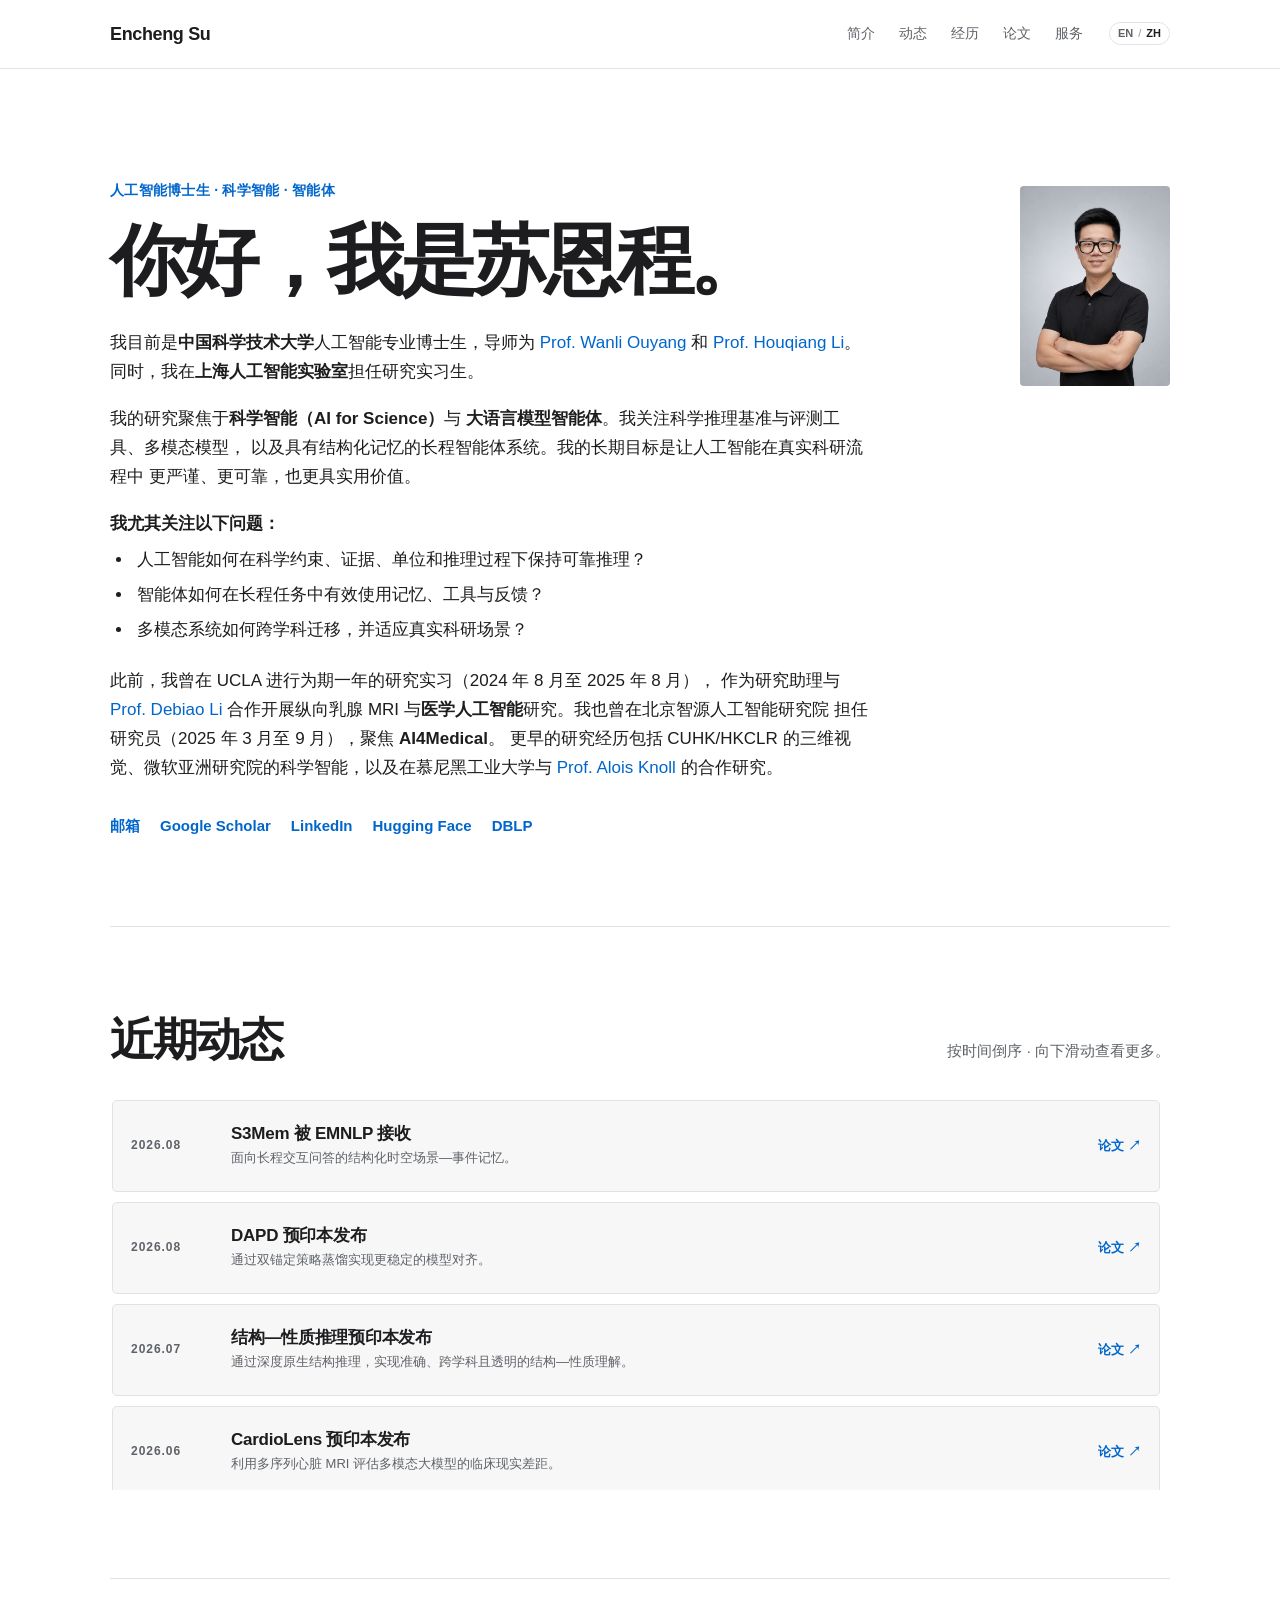
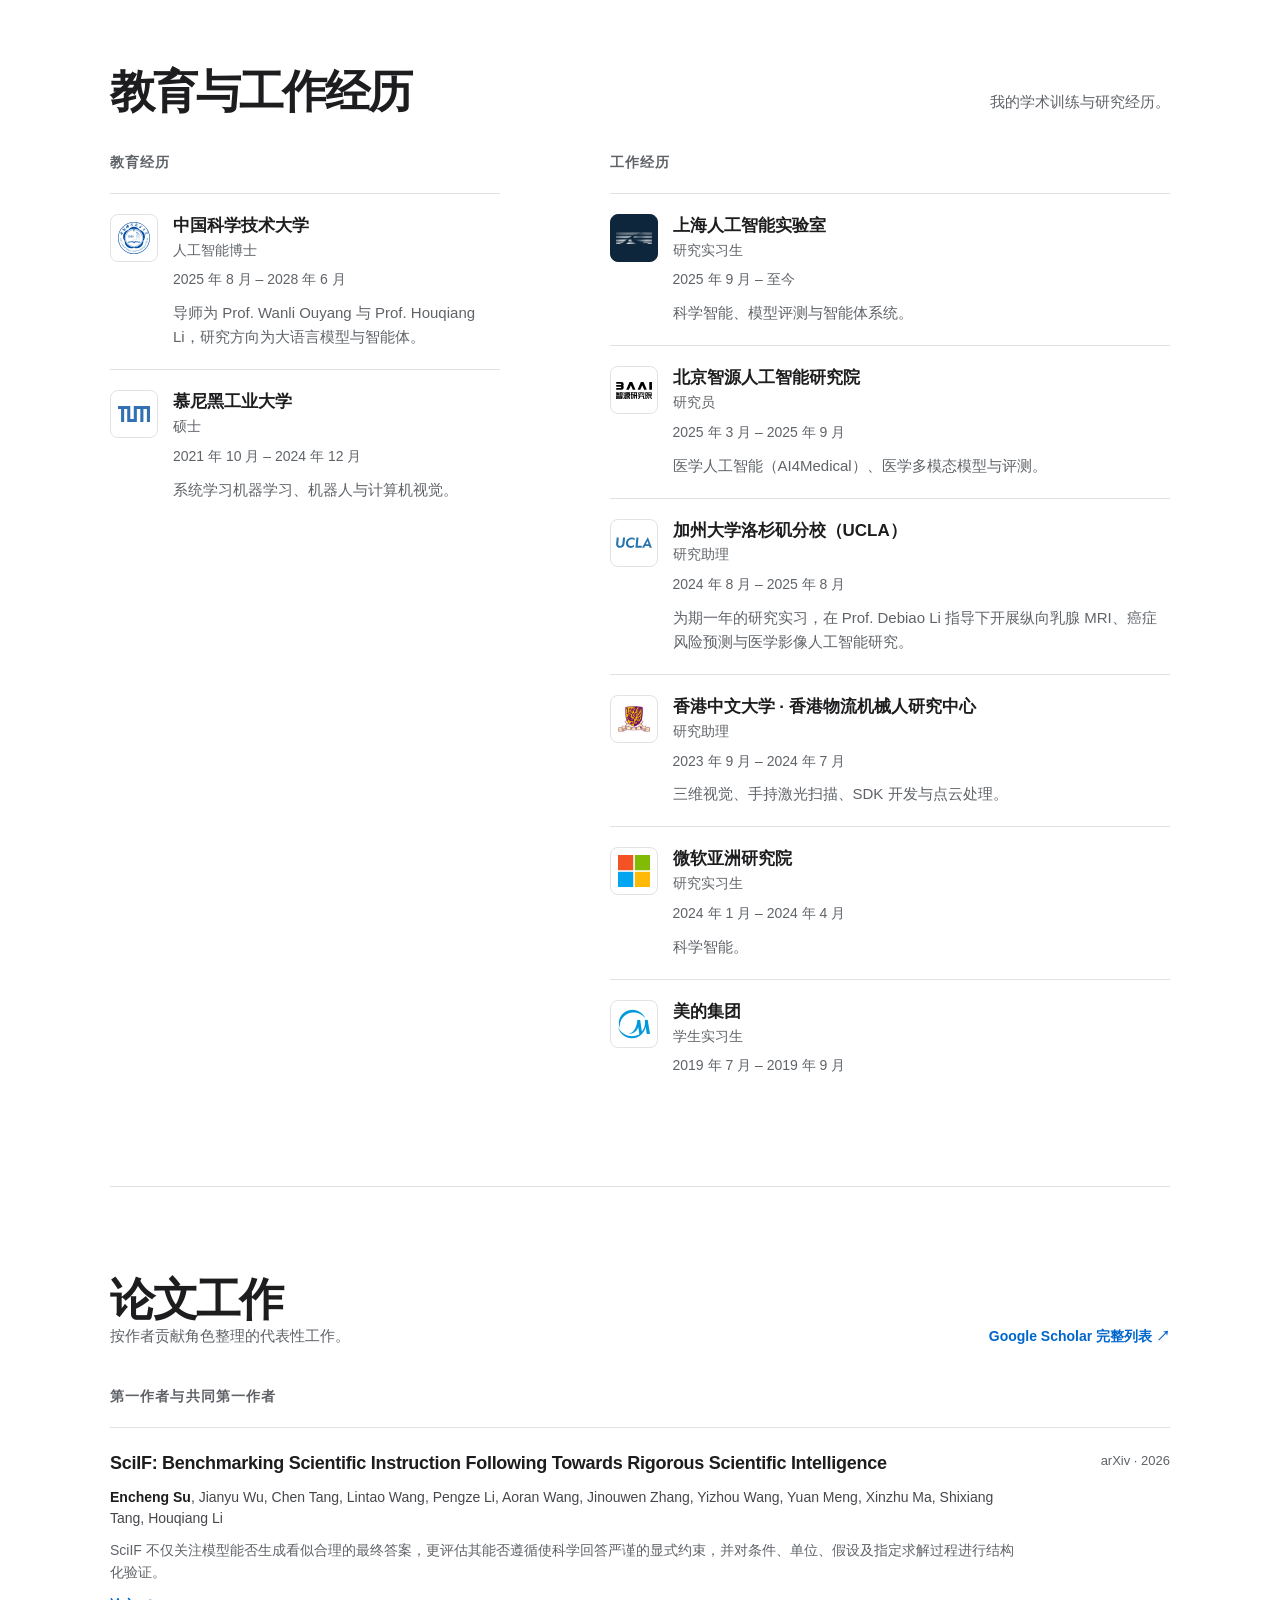
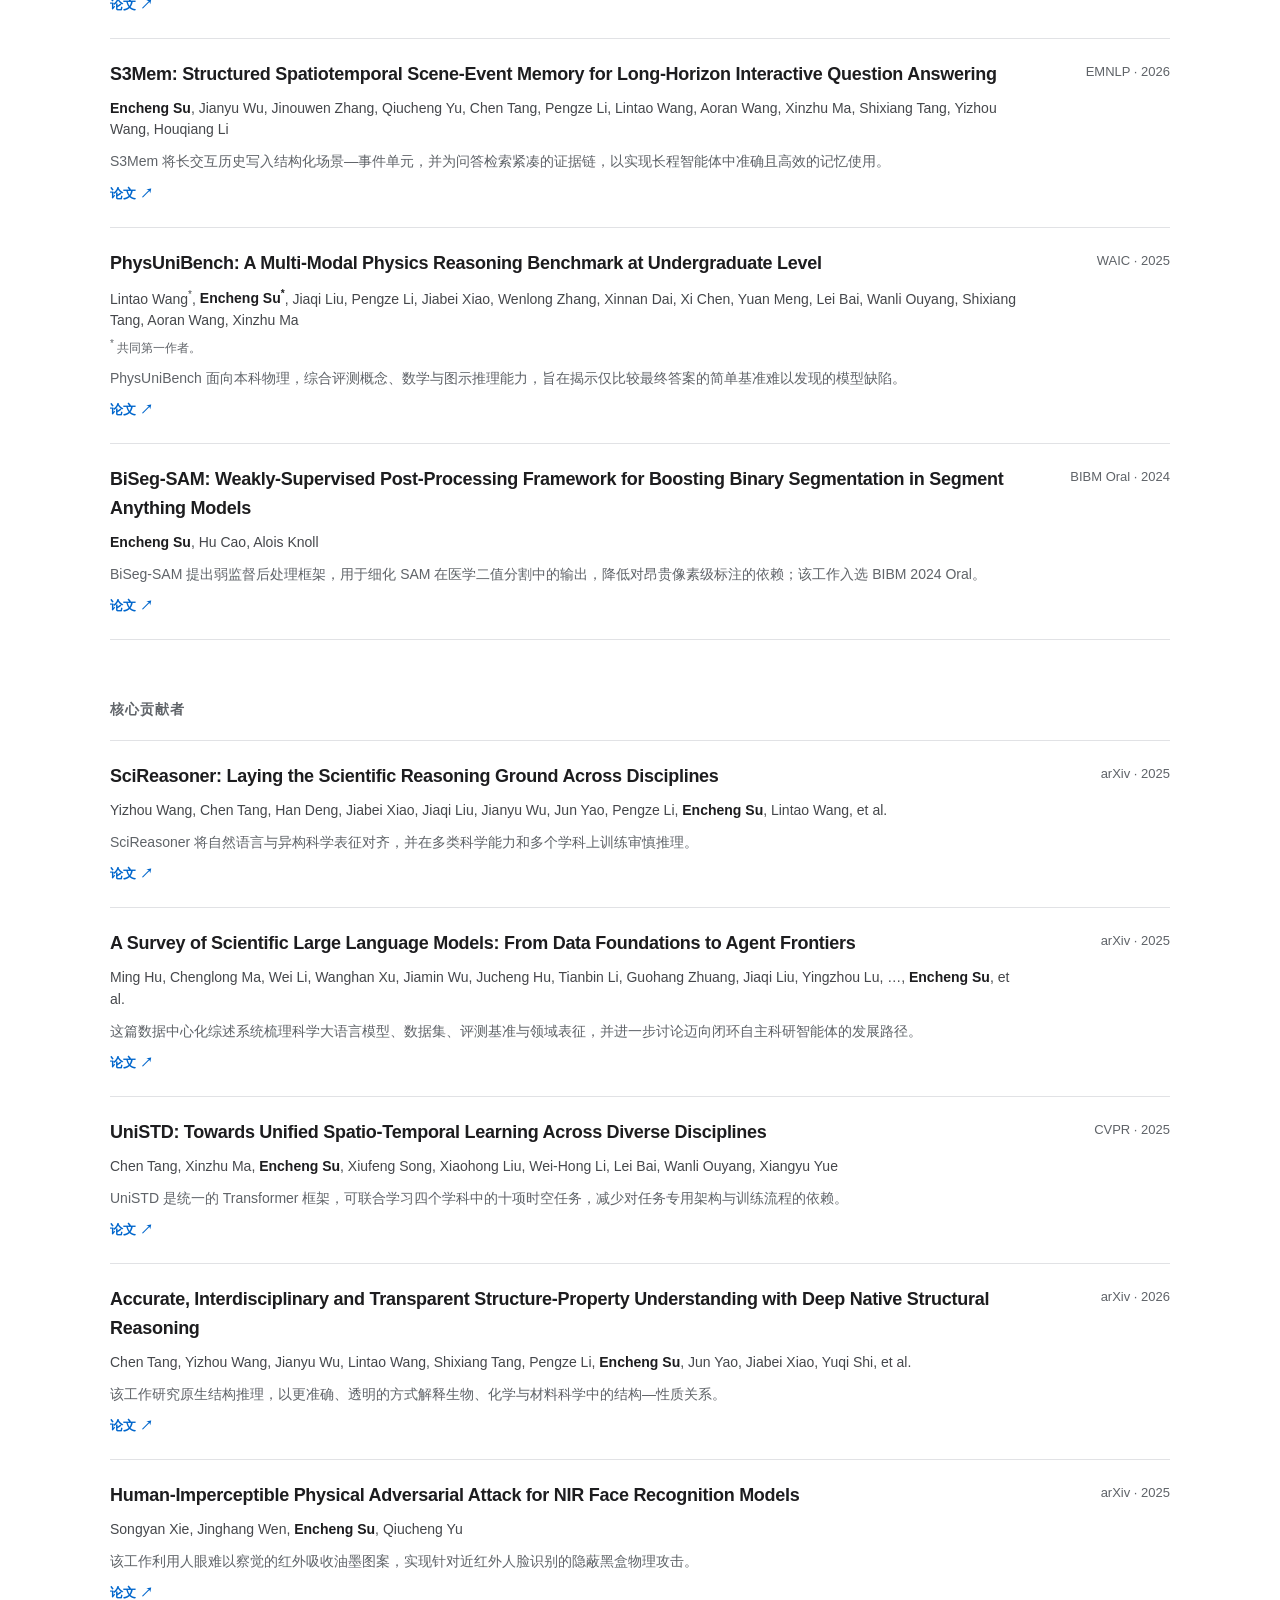
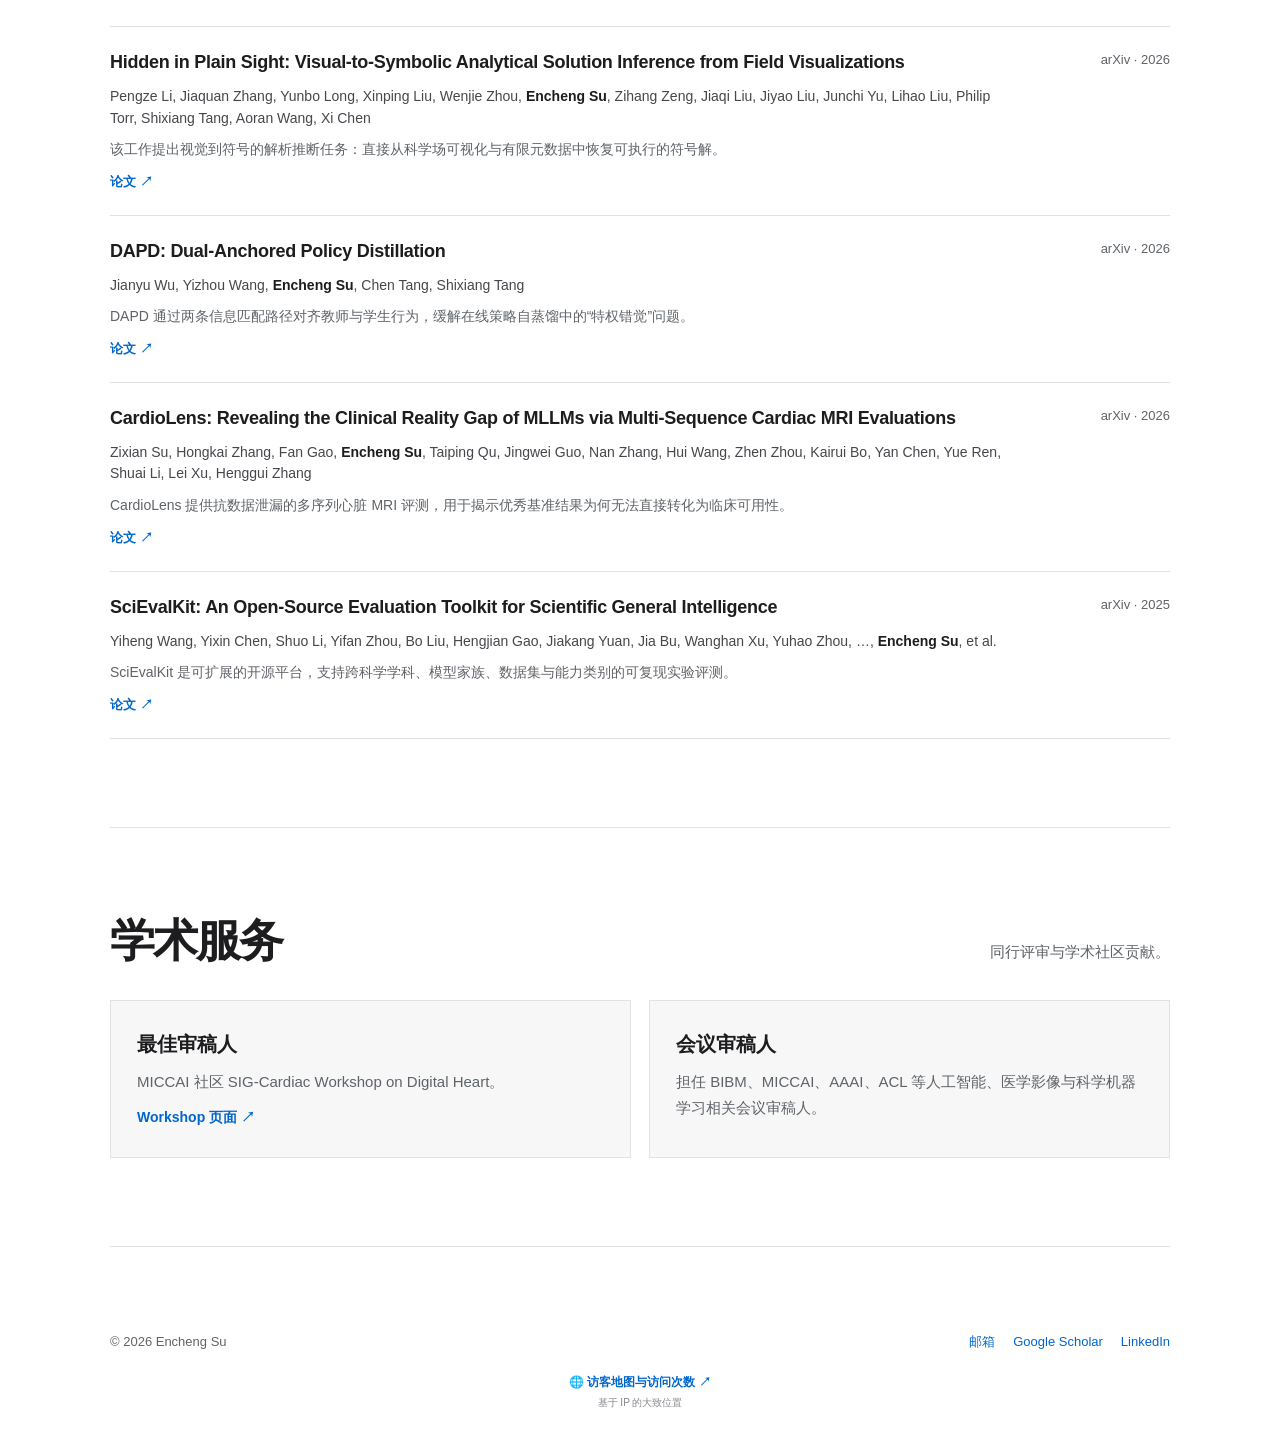
==== zh.html @ bd1d3ccf "Add English and Chinese language switch" ====
<!doctype html>
<html lang="zh-CN">
  <head>
    <meta charset="UTF-8" />
    <meta name="viewport" content="width=device-width, initial-scale=1.0" />
    <meta name="description" content="苏恩程，中国科学技术大学人工智能博士生，研究方向包括科学智能、科学推理、多模态模型与大语言模型智能体。" />
    <meta name="author" content="Encheng Su" />
    <meta name="robots" content="index, follow" />
    <link rel="canonical" href="https://enchengsu.cc/zh.html" />
    <link rel="alternate" hreflang="en" href="https://enchengsu.cc/" />
    <link rel="alternate" hreflang="zh-CN" href="https://enchengsu.cc/zh.html" />
    <link rel="alternate" hreflang="x-default" href="https://enchengsu.cc/" />
    <meta property="og:type" content="profile" />
    <meta property="og:site_name" content="Encheng Su" />
    <meta property="og:title" content="苏恩程 · 科学智能与智能体" />
    <meta property="og:description" content="中国科学技术大学人工智能博士生，研究科学推理、多模态模型与大语言模型智能体。" />
    <meta property="og:url" content="https://enchengsu.cc/zh.html" />
    <meta property="og:image" content="https://enchengsu.cc/headshot.png" />
    <meta name="twitter:card" content="summary" />
    <meta name="twitter:title" content="苏恩程 · 科学智能与智能体" />
    <meta name="twitter:description" content="中国科学技术大学人工智能博士生，研究科学推理、多模态模型与大语言模型智能体。" />
    <meta name="twitter:image" content="https://enchengsu.cc/headshot.png" />
    <title>苏恩程 · 科学智能与智能体</title>
    <link rel="stylesheet" href="styles.css" />
    <script type="application/ld+json">
      {
        "@context": "https://schema.org",
        "@type": "ProfilePage",
        "url": "https://enchengsu.cc/zh.html",
        "mainEntity": {
          "@type": "Person",
          "name": "Encheng Su",
          "url": "https://enchengsu.cc/",
          "image": "https://enchengsu.cc/headshot.png",
          "email": "mailto:suencgo@gmail.com",
          "jobTitle": "PhD Researcher in Artificial Intelligence",
          "affiliation": [
            {
              "@type": "CollegeOrUniversity",
              "name": "University of Science and Technology of China"
            },
            {
              "@type": "Organization",
              "name": "Shanghai AI Laboratory"
            }
          ],
          "sameAs": [
            "https://scholar.google.com/citations?user=S51FWNsAAAAJ&hl=en",
            "https://cn.linkedin.com/in/encheng-su-317043224",
            "https://huggingface.co/EncSU",
            "https://dblp.org/pid/396/3816.html"
          ]
        }
      }
    </script>
  </head>
  <body>
    <header class="site-header">
      <div class="header-inner">
        <a class="site-name" href="#about">Encheng Su</a>
        <nav aria-label="Primary navigation">
          <a href="#about">简介</a>
          <a href="#news">动态</a>
          <a href="#experience">经历</a>
          <a href="#publications">论文</a>
          <a href="#service">服务</a>
          <span class="language-switcher" aria-label="Language">
            <a href="index.html" lang="en">EN</a>
            <span aria-hidden="true">/</span>
            <a href="zh.html" lang="zh-CN" aria-current="page">ZH</a>
          </span>
        </nav>
      </div>
    </header>

    <main>
      <section class="intro" id="about">
        <div class="intro-copy">
          <p class="kicker">人工智能博士生 · 科学智能 · 智能体</p>
          <h1>你好，我是苏恩程。</h1>

          <p>
            我目前是<strong>中国科学技术大学</strong>人工智能专业博士生，导师为
            <a href="https://wlouyang.github.io/" target="_blank" rel="noreferrer">Prof. Wanli Ouyang</a>
            和 <a href="https://faculty.ustc.edu.cn/lihouqiang/zh_CN/index.htm" target="_blank" rel="noreferrer">Prof. Houqiang Li</a>。
            同时，我在<strong>上海人工智能实验室</strong>担任研究实习生。
          </p>

          <p>
            我的研究聚焦于<strong>科学智能（AI for Science）</strong>与
            <strong>大语言模型智能体</strong>。我关注科学推理基准与评测工具、多模态模型，
            以及具有结构化记忆的长程智能体系统。我的长期目标是让人工智能在真实科研流程中
            更严谨、更可靠，也更具实用价值。
          </p>

          <p class="questions-intro">我尤其关注以下问题：</p>
          <ul class="research-questions">
            <li>人工智能如何在科学约束、证据、单位和推理过程下保持可靠推理？</li>
            <li>智能体如何在长程任务中有效使用记忆、工具与反馈？</li>
            <li>多模态系统如何跨学科迁移，并适应真实科研场景？</li>
          </ul>

          <p>
            此前，我曾在 UCLA 进行为期一年的研究实习（2024 年 8 月至 2025 年 8 月），
            作为研究助理与
            <a href="https://samueli.ucla.edu/people/debiao-li/" target="_blank" rel="noreferrer">Prof. Debiao Li</a>
            合作开展纵向乳腺 MRI 与<strong>医学人工智能</strong>研究。我也曾在北京智源人工智能研究院
            担任研究员（2025 年 3 月至 9 月），聚焦 <strong>AI4Medical</strong>。
            更早的研究经历包括 CUHK/HKCLR 的三维视觉、微软亚洲研究院的科学智能，以及在慕尼黑工业大学与
            <a href="https://www.ce.cit.tum.de/en/air/people/prof-dr-ing-habil-alois-knoll/" target="_blank" rel="noreferrer">Prof. Alois Knoll</a>
            的合作研究。
          </p>

          <div class="profile-links" aria-label="Academic profiles and contact">
            <a href="mailto:suencgo@gmail.com">邮箱</a>
            <a href="https://scholar.google.com/citations?user=S51FWNsAAAAJ&hl=en" target="_blank" rel="noreferrer">Google Scholar</a>
            <a href="https://cn.linkedin.com/in/encheng-su-317043224" target="_blank" rel="noreferrer">LinkedIn</a>
            <a href="https://huggingface.co/EncSU" target="_blank" rel="noreferrer">Hugging Face</a>
            <a href="https://dblp.org/pid/396/3816.html" target="_blank" rel="noreferrer">DBLP</a>
          </div>
        </div>

        <figure class="portrait">
          <img src="headshot.png" alt="Portrait of Encheng Su" />
        </figure>
      </section>

      <section id="news">
        <div class="section-heading">
          <h2>近期动态</h2>
          <p>按时间倒序 · 向下滑动查看更多。</p>
        </div>
        <div class="news-list" aria-label="Recent news, ordered from newest to oldest">
          <article>
            <time datetime="2026-08">2026.08</time>
            <div class="news-copy">
              <h3>S3Mem 被 EMNLP 接收</h3>
              <p>面向长程交互问答的结构化时空场景—事件记忆。</p>
            </div>
            <a href="https://arxiv.org/abs/2605.28831" target="_blank" rel="noreferrer">论文 ↗</a>
          </article>
          <article>
            <time datetime="2026-08">2026.08</time>
            <div class="news-copy">
              <h3>DAPD 预印本发布</h3>
              <p>通过双锚定策略蒸馏实现更稳定的模型对齐。</p>
            </div>
            <a href="https://arxiv.org/abs/2608.01735" target="_blank" rel="noreferrer">论文 ↗</a>
          </article>
          <article>
            <time datetime="2026-07">2026.07</time>
            <div class="news-copy">
              <h3>结构—性质推理预印本发布</h3>
              <p>通过深度原生结构推理，实现准确、跨学科且透明的结构—性质理解。</p>
            </div>
            <a href="https://arxiv.org/abs/2607.07708" target="_blank" rel="noreferrer">论文 ↗</a>
          </article>
          <article>
            <time datetime="2026-06">2026.06</time>
            <div class="news-copy">
              <h3>CardioLens 预印本发布</h3>
              <p>利用多序列心脏 MRI 评估多模态大模型的临床现实差距。</p>
            </div>
            <a href="https://arxiv.org/abs/2606.00123" target="_blank" rel="noreferrer">论文 ↗</a>
          </article>
          <article>
            <time datetime="2026-04">2026.04</time>
            <div class="news-copy">
              <h3>Hidden in Plain Sight 发布</h3>
              <p>从科学场可视化中推断视觉到符号的解析解。</p>
            </div>
            <a href="https://arxiv.org/abs/2604.08863" target="_blank" rel="noreferrer">论文 ↗</a>
          </article>
          <article>
            <time datetime="2026-01">2026.01</time>
            <div class="news-copy">
              <h3>SciIF 预印本发布</h3>
              <p>面向严谨科学指令遵循的评测基准。</p>
            </div>
            <a href="https://arxiv.org/abs/2601.04770" target="_blank" rel="noreferrer">论文 ↗</a>
          </article>
          <article>
            <time datetime="2025-12">2025.12</time>
            <div class="news-copy">
              <h3>SciEvalKit 发布</h3>
              <p>面向科学通用智能的开源评测工具箱。</p>
            </div>
            <a href="https://arxiv.org/abs/2512.22334" target="_blank" rel="noreferrer">论文 ↗</a>
          </article>
          <article>
            <time datetime="2025-09">2025.09</time>
            <div class="news-copy">
              <h3>SciReasoner 预印本发布</h3>
              <p>面向多学科、多种科学表征的科学推理基础模型。</p>
            </div>
            <a href="https://arxiv.org/abs/2509.21320" target="_blank" rel="noreferrer">论文 ↗</a>
          </article>
          <article>
            <time datetime="2025-08">2025.08</time>
            <div class="news-copy">
              <h3>科学大语言模型综述发布</h3>
              <p>从数据基础、模型到智能体前沿的数据中心化综述。</p>
            </div>
            <a href="https://arxiv.org/abs/2508.21148" target="_blank" rel="noreferrer">论文 ↗</a>
          </article>
          <article>
            <time datetime="2025-06">2025.06</time>
            <div class="news-copy">
              <h3>PhysUniBench 发布</h3>
              <p>面向本科层次的多模态物理推理基准现已发布。</p>
            </div>
            <a href="https://arxiv.org/abs/2506.17667" target="_blank" rel="noreferrer">论文 ↗</a>
          </article>
          <article>
            <time datetime="2025-04">2025.04</time>
            <div class="news-copy">
              <h3>NIR 物理对抗攻击预印本发布</h3>
              <p>面向近红外人脸识别模型的人眼不可感知物理攻击。</p>
            </div>
            <a href="https://arxiv.org/abs/2504.15823" target="_blank" rel="noreferrer">论文 ↗</a>
          </article>
          <article>
            <time datetime="2025-02">2025.02</time>
            <div class="news-copy">
              <h3>UniSTD 被 CVPR 2025 接收</h3>
              <p>统一四个科学领域、十项任务的时空学习。</p>
            </div>
            <a href="https://openaccess.thecvf.com/content/CVPR2025/html/Tang_UniSTD_Towards_Unified_Spatio-Temporal_Learning_across_Diverse_Disciplines_CVPR_2025_paper.html" target="_blank" rel="noreferrer">论文 ↗</a>
          </article>
          <article>
            <time datetime="2024-12">2024.12</time>
            <div class="news-copy">
              <h3>BiSeg-SAM 入选 BIBM Oral</h3>
              <p>基于 SAM 的医学二值分割弱监督后处理方法。</p>
            </div>
            <a href="https://arxiv.org/abs/2504.01452" target="_blank" rel="noreferrer">论文 ↗</a>
          </article>
        </div>
      </section>

      <section id="experience">
        <div class="section-heading">
          <h2>教育与工作经历</h2>
          <p>我的学术训练与研究经历。</p>
        </div>

        <div class="cv-columns">
          <div>
            <h3 class="group-title">教育经历</h3>
            <article class="cv-item">
              <img class="institution-icon" src="institution-ustc.svg" alt="USTC logo" loading="lazy" />
              <div class="cv-item-content">
                <div class="cv-item-heading"><strong>中国科学技术大学</strong><span>人工智能博士</span></div>
                <time>2025 年 8 月 – 2028 年 6 月</time>
                <p>导师为 Prof. Wanli Ouyang 与 Prof. Houqiang Li，研究方向为大语言模型与智能体。</p>
              </div>
            </article>
            <article class="cv-item">
              <img class="institution-icon" src="institution-tum.svg" alt="TUM logo" loading="lazy" />
              <div class="cv-item-content">
                <div class="cv-item-heading"><strong>慕尼黑工业大学</strong><span>硕士</span></div>
                <time>2021 年 10 月 – 2024 年 12 月</time>
                <p>系统学习机器学习、机器人与计算机视觉。</p>
              </div>
            </article>
          </div>

          <div>
            <h3 class="group-title">工作经历</h3>
            <article class="cv-item">
              <img class="institution-icon institution-icon--wide institution-icon--dark" src="institution-shanghai-ai-lab.webp" alt="Shanghai AI Laboratory logo" loading="lazy" />
              <div class="cv-item-content">
                <div class="cv-item-heading"><strong>上海人工智能实验室</strong><span>研究实习生</span></div>
                <time>2025 年 9 月 – 至今</time>
                <p>科学智能、模型评测与智能体系统。</p>
              </div>
            </article>
            <article class="cv-item">
              <img class="institution-icon institution-icon--wide" src="institution-baai.svg" alt="BAAI logo" loading="lazy" />
              <div class="cv-item-content">
                <div class="cv-item-heading"><strong>北京智源人工智能研究院</strong><span>研究员</span></div>
                <time>2025 年 3 月 – 2025 年 9 月</time>
                <p>医学人工智能（AI4Medical）、医学多模态模型与评测。</p>
              </div>
            </article>
            <article class="cv-item">
              <img class="institution-icon institution-icon--wide" src="institution-ucla.svg" alt="UCLA logo" loading="lazy" />
              <div class="cv-item-content">
                <div class="cv-item-heading"><strong>加州大学洛杉矶分校（UCLA）</strong><span>研究助理</span></div>
                <time>2024 年 8 月 – 2025 年 8 月</time>
                <p>为期一年的研究实习，在 Prof. Debiao Li 指导下开展纵向乳腺 MRI、癌症风险预测与医学影像人工智能研究。</p>
              </div>
            </article>
            <article class="cv-item">
              <img class="institution-icon" src="institution-cuhk.png" alt="CUHK logo" loading="lazy" />
              <div class="cv-item-content">
                <div class="cv-item-heading"><strong>香港中文大学 · 香港物流机械人研究中心</strong><span>研究助理</span></div>
                <time>2023 年 9 月 – 2024 年 7 月</time>
                <p>三维视觉、手持激光扫描、SDK 开发与点云处理。</p>
              </div>
            </article>
            <article class="cv-item">
              <img class="institution-icon" src="institution-microsoft.webp" alt="Microsoft logo" loading="lazy" />
              <div class="cv-item-content">
                <div class="cv-item-heading"><strong>微软亚洲研究院</strong><span>研究实习生</span></div>
                <time>2024 年 1 月 – 2024 年 4 月</time>
                <p>科学智能。</p>
              </div>
            </article>
            <article class="cv-item">
              <img class="institution-icon" src="institution-midea.png" alt="Midea logo" loading="lazy" />
              <div class="cv-item-content">
                <div class="cv-item-heading"><strong>美的集团</strong><span>学生实习生</span></div>
                <time>2019 年 7 月 – 2019 年 9 月</time>
              </div>
            </article>
          </div>
        </div>
      </section>

      <section id="publications">
        <div class="section-heading section-heading--with-link">
          <div>
            <h2>论文工作</h2>
            <p>按作者贡献角色整理的代表性工作。</p>
          </div>
          <a href="https://scholar.google.com/citations?user=S51FWNsAAAAJ&hl=en" target="_blank" rel="noreferrer">Google Scholar 完整列表 ↗</a>
        </div>

        <h3 class="group-title">第一作者与共同第一作者</h3>
        <div class="publication-list">
          <article class="publication">
            <div>
              <a class="publication-title" href="https://arxiv.org/abs/2601.04770" target="_blank" rel="noreferrer">SciIF: Benchmarking Scientific Instruction Following Towards Rigorous Scientific Intelligence</a>
              <p class="publication-authors"><strong>Encheng Su</strong>, Jianyu Wu, Chen Tang, Lintao Wang, Pengze Li, Aoran Wang, Jinouwen Zhang, Yizhou Wang, Yuan Meng, Xinzhu Ma, Shixiang Tang, Houqiang Li</p>
              <p class="publication-summary">SciIF 不仅关注模型能否生成看似合理的最终答案，更评估其能否遵循使科学回答严谨的显式约束，并对条件、单位、假设及指定求解过程进行结构化验证。</p>
              <div class="publication-links"><a href="https://arxiv.org/abs/2601.04770" target="_blank" rel="noreferrer">论文 ↗</a></div>
            </div>
            <span>arXiv · 2026</span>
          </article>
          <article class="publication">
            <div>
              <a class="publication-title" href="https://arxiv.org/abs/2605.28831" target="_blank" rel="noreferrer">S3Mem: Structured Spatiotemporal Scene-Event Memory for Long-Horizon Interactive Question Answering</a>
              <p class="publication-authors"><strong>Encheng Su</strong>, Jianyu Wu, Jinouwen Zhang, Qiucheng Yu, Chen Tang, Pengze Li, Lintao Wang, Aoran Wang, Xinzhu Ma, Shixiang Tang, Yizhou Wang, Houqiang Li</p>
              <p class="publication-summary">S3Mem 将长交互历史写入结构化场景—事件单元，并为问答检索紧凑的证据链，以实现长程智能体中准确且高效的记忆使用。</p>
              <div class="publication-links"><a href="https://arxiv.org/abs/2605.28831" target="_blank" rel="noreferrer">论文 ↗</a></div>
            </div>
            <span>EMNLP · 2026</span>
          </article>
          <article class="publication">
            <div>
              <a class="publication-title" href="https://arxiv.org/abs/2506.17667" target="_blank" rel="noreferrer">PhysUniBench: A Multi-Modal Physics Reasoning Benchmark at Undergraduate Level</a>
              <p class="publication-authors">Lintao Wang<sup>*</sup>, <strong>Encheng Su<sup>*</sup></strong>, Jiaqi Liu, Pengze Li, Jiabei Xiao, Wenlong Zhang, Xinnan Dai, Xi Chen, Yuan Meng, Lei Bai, Wanli Ouyang, Shixiang Tang, Aoran Wang, Xinzhu Ma</p>
              <p class="publication-note"><sup>*</sup> 共同第一作者。</p>
              <p class="publication-summary">PhysUniBench 面向本科物理，综合评测概念、数学与图示推理能力，旨在揭示仅比较最终答案的简单基准难以发现的模型缺陷。</p>
              <div class="publication-links"><a href="https://arxiv.org/abs/2506.17667" target="_blank" rel="noreferrer">论文 ↗</a></div>
            </div>
            <span>WAIC · 2025</span>
          </article>
          <article class="publication">
            <div>
              <a class="publication-title" href="https://arxiv.org/abs/2504.01452" target="_blank" rel="noreferrer">BiSeg-SAM: Weakly-Supervised Post-Processing Framework for Boosting Binary Segmentation in Segment Anything Models</a>
              <p class="publication-authors"><strong>Encheng Su</strong>, Hu Cao, Alois Knoll</p>
              <p class="publication-summary">BiSeg-SAM 提出弱监督后处理框架，用于细化 SAM 在医学二值分割中的输出，降低对昂贵像素级标注的依赖；该工作入选 BIBM 2024 Oral。</p>
              <div class="publication-links"><a href="https://arxiv.org/abs/2504.01452" target="_blank" rel="noreferrer">论文 ↗</a></div>
            </div>
            <span>BIBM Oral · 2024</span>
          </article>
        </div>

        <h3 class="group-title group-title--spaced">核心贡献者</h3>
        <div class="publication-list">
          <article class="publication">
            <div>
              <a class="publication-title" href="https://arxiv.org/abs/2509.21320" target="_blank" rel="noreferrer">SciReasoner: Laying the Scientific Reasoning Ground Across Disciplines</a>
              <p class="publication-authors">Yizhou Wang, Chen Tang, Han Deng, Jiabei Xiao, Jiaqi Liu, Jianyu Wu, Jun Yao, Pengze Li, <strong>Encheng Su</strong>, Lintao Wang, et al.</p>
              <p class="publication-summary">SciReasoner 将自然语言与异构科学表征对齐，并在多类科学能力和多个学科上训练审慎推理。</p>
              <div class="publication-links"><a href="https://arxiv.org/abs/2509.21320" target="_blank" rel="noreferrer">论文 ↗</a></div>
            </div>
            <span>arXiv · 2025</span>
          </article>
          <article class="publication">
            <div>
              <a class="publication-title" href="https://arxiv.org/abs/2508.21148" target="_blank" rel="noreferrer">A Survey of Scientific Large Language Models: From Data Foundations to Agent Frontiers</a>
              <p class="publication-authors">Ming Hu, Chenglong Ma, Wei Li, Wanghan Xu, Jiamin Wu, Jucheng Hu, Tianbin Li, Guohang Zhuang, Jiaqi Liu, Yingzhou Lu, …, <strong>Encheng Su</strong>, et al.</p>
              <p class="publication-summary">这篇数据中心化综述系统梳理科学大语言模型、数据集、评测基准与领域表征，并进一步讨论迈向闭环自主科研智能体的发展路径。</p>
              <div class="publication-links"><a href="https://arxiv.org/abs/2508.21148" target="_blank" rel="noreferrer">论文 ↗</a></div>
            </div>
            <span>arXiv · 2025</span>
          </article>
          <article class="publication">
            <div>
              <a class="publication-title" href="https://openaccess.thecvf.com/content/CVPR2025/html/Tang_UniSTD_Towards_Unified_Spatio-Temporal_Learning_across_Diverse_Disciplines_CVPR_2025_paper.html" target="_blank" rel="noreferrer">UniSTD: Towards Unified Spatio-Temporal Learning Across Diverse Disciplines</a>
              <p class="publication-authors">Chen Tang, Xinzhu Ma, <strong>Encheng Su</strong>, Xiufeng Song, Xiaohong Liu, Wei-Hong Li, Lei Bai, Wanli Ouyang, Xiangyu Yue</p>
              <p class="publication-summary">UniSTD 是统一的 Transformer 框架，可联合学习四个学科中的十项时空任务，减少对任务专用架构与训练流程的依赖。</p>
              <div class="publication-links"><a href="https://openaccess.thecvf.com/content/CVPR2025/html/Tang_UniSTD_Towards_Unified_Spatio-Temporal_Learning_across_Diverse_Disciplines_CVPR_2025_paper.html" target="_blank" rel="noreferrer">论文 ↗</a></div>
            </div>
            <span>CVPR · 2025</span>
          </article>
          <article class="publication">
            <div>
              <a class="publication-title" href="https://arxiv.org/abs/2607.07708" target="_blank" rel="noreferrer">Accurate, Interdisciplinary and Transparent Structure-Property Understanding with Deep Native Structural Reasoning</a>
              <p class="publication-authors">Chen Tang, Yizhou Wang, Jianyu Wu, Lintao Wang, Shixiang Tang, Pengze Li, <strong>Encheng Su</strong>, Jun Yao, Jiabei Xiao, Yuqi Shi, et al.</p>
              <p class="publication-summary">该工作研究原生结构推理，以更准确、透明的方式解释生物、化学与材料科学中的结构—性质关系。</p>
              <div class="publication-links"><a href="https://arxiv.org/abs/2607.07708" target="_blank" rel="noreferrer">论文 ↗</a></div>
            </div>
            <span>arXiv · 2026</span>
          </article>
          <article class="publication">
            <div>
              <a class="publication-title" href="https://arxiv.org/abs/2504.15823" target="_blank" rel="noreferrer">Human-Imperceptible Physical Adversarial Attack for NIR Face Recognition Models</a>
              <p class="publication-authors">Songyan Xie, Jinghang Wen, <strong>Encheng Su</strong>, Qiucheng Yu</p>
              <p class="publication-summary">该工作利用人眼难以察觉的红外吸收油墨图案，实现针对近红外人脸识别的隐蔽黑盒物理攻击。</p>
              <div class="publication-links"><a href="https://arxiv.org/abs/2504.15823" target="_blank" rel="noreferrer">论文 ↗</a></div>
            </div>
            <span>arXiv · 2025</span>
          </article>
          <article class="publication">
            <div>
              <a class="publication-title" href="https://arxiv.org/abs/2604.08863" target="_blank" rel="noreferrer">Hidden in Plain Sight: Visual-to-Symbolic Analytical Solution Inference from Field Visualizations</a>
              <p class="publication-authors">Pengze Li, Jiaquan Zhang, Yunbo Long, Xinping Liu, Wenjie Zhou, <strong>Encheng Su</strong>, Zihang Zeng, Jiaqi Liu, Jiyao Liu, Junchi Yu, Lihao Liu, Philip Torr, Shixiang Tang, Aoran Wang, Xi Chen</p>
              <p class="publication-summary">该工作提出视觉到符号的解析推断任务：直接从科学场可视化与有限元数据中恢复可执行的符号解。</p>
              <div class="publication-links"><a href="https://arxiv.org/abs/2604.08863" target="_blank" rel="noreferrer">论文 ↗</a></div>
            </div>
            <span>arXiv · 2026</span>
          </article>
          <article class="publication">
            <div>
              <a class="publication-title" href="https://arxiv.org/abs/2608.01735" target="_blank" rel="noreferrer">DAPD: Dual-Anchored Policy Distillation</a>
              <p class="publication-authors">Jianyu Wu, Yizhou Wang, <strong>Encheng Su</strong>, Chen Tang, Shixiang Tang</p>
              <p class="publication-summary">DAPD 通过两条信息匹配路径对齐教师与学生行为，缓解在线策略自蒸馏中的“特权错觉”问题。</p>
              <div class="publication-links"><a href="https://arxiv.org/abs/2608.01735" target="_blank" rel="noreferrer">论文 ↗</a></div>
            </div>
            <span>arXiv · 2026</span>
          </article>
          <article class="publication">
            <div>
              <a class="publication-title" href="https://arxiv.org/abs/2606.00123" target="_blank" rel="noreferrer">CardioLens: Revealing the Clinical Reality Gap of MLLMs via Multi-Sequence Cardiac MRI Evaluations</a>
              <p class="publication-authors">Zixian Su, Hongkai Zhang, Fan Gao, <strong>Encheng Su</strong>, Taiping Qu, Jingwei Guo, Nan Zhang, Hui Wang, Zhen Zhou, Kairui Bo, Yan Chen, Yue Ren, Shuai Li, Lei Xu, Henggui Zhang</p>
              <p class="publication-summary">CardioLens 提供抗数据泄漏的多序列心脏 MRI 评测，用于揭示优秀基准结果为何无法直接转化为临床可用性。</p>
              <div class="publication-links"><a href="https://arxiv.org/abs/2606.00123" target="_blank" rel="noreferrer">论文 ↗</a></div>
            </div>
            <span>arXiv · 2026</span>
          </article>
          <article class="publication">
            <div>
              <a class="publication-title" href="https://arxiv.org/abs/2512.22334" target="_blank" rel="noreferrer">SciEvalKit: An Open-Source Evaluation Toolkit for Scientific General Intelligence</a>
              <p class="publication-authors">Yiheng Wang, Yixin Chen, Shuo Li, Yifan Zhou, Bo Liu, Hengjian Gao, Jiakang Yuan, Jia Bu, Wanghan Xu, Yuhao Zhou, …, <strong>Encheng Su</strong>, et al.</p>
              <p class="publication-summary">SciEvalKit 是可扩展的开源平台，支持跨科学学科、模型家族、数据集与能力类别的可复现实验评测。</p>
              <div class="publication-links"><a href="https://arxiv.org/abs/2512.22334" target="_blank" rel="noreferrer">论文 ↗</a></div>
            </div>
            <span>arXiv · 2025</span>
          </article>
        </div>
      </section>

      <section id="service">
        <div class="section-heading">
          <h2>学术服务</h2>
          <p>同行评审与学术社区贡献。</p>
        </div>
        <div class="service-list">
          <article><strong>最佳审稿人</strong><p>MICCAI 社区 SIG-Cardiac Workshop on Digital Heart。</p><a href="https://miccai.org/2026/07/07/sig-cardiac-workshop-on-digital-heart-hybrid/" target="_blank" rel="noreferrer">Workshop 页面 ↗</a></article>
          <article><strong>会议审稿人</strong><p>担任 BIBM、MICCAI、AAAI、ACL 等人工智能、医学影像与科学机器学习相关会议审稿人。</p></article>
        </div>
      </section>
    </main>

    <footer>
      <p>© 2026 Encheng Su</p>
      <aside class="visitor-tracker" aria-label="Visitor locations and visit count">
        <div class="visitor-map">
          <script type="text/javascript" id="mapmyvisitors" src="https://mapmyvisitors.com/map.js?d=dGfpEa4UH0wNFRACm1HPwFxZ2t0QLi69IUnMoLrwE9Q&amp;cl=ffffff&amp;w=a"></script>
        </div>
        <a class="visitor-label" href="https://mapmyvisitors.com/web/1c7rx" target="_blank" rel="noreferrer">🌐 访客地图与访问次数 ↗</a>
        <small>基于 IP 的大致位置</small>
      </aside>
      <div class="footer-links">
        <a href="mailto:suencgo@gmail.com">邮箱</a>
        <a href="https://scholar.google.com/citations?user=S51FWNsAAAAJ&hl=en" target="_blank" rel="noreferrer">Google Scholar</a>
        <a href="https://cn.linkedin.com/in/encheng-su-317043224" target="_blank" rel="noreferrer">LinkedIn</a>
      </div>
    </footer>
  </body>
</html>
---- styles.css ----
:root {
  --background: #ffffff;
  --surface: #f7f7f8;
  --text: #1d1d1f;
  --muted: #5f6368;
  --line: #e1e2e5;
  --link: #0066cc;
  --font: -apple-system, BlinkMacSystemFont, "SF Pro Text", "SF Pro Display", "PingFang SC", "Helvetica Neue", Arial, sans-serif;
}

* { box-sizing: border-box; }
html { scroll-behavior: smooth; }
body {
  margin: 0;
  color: var(--text);
  background: var(--background);
  font-family: var(--font);
  font-size: 17px;
  line-height: 1.7;
  -webkit-font-smoothing: antialiased;
}
a { color: var(--link); text-decoration: none; }
a:hover { text-decoration: underline; }
strong { font-weight: 650; }

.site-header {
  position: sticky;
  top: 0;
  z-index: 10;
  background: rgba(255,255,255,.94);
  border-bottom: 1px solid var(--line);
  backdrop-filter: blur(14px);
}
.header-inner {
  width: min(1060px, calc(100% - 48px));
  min-height: 68px;
  margin: 0 auto;
  display: flex;
  align-items: center;
  justify-content: space-between;
  gap: 28px;
}
.site-name { color: var(--text); font-size: 18px; font-weight: 700; letter-spacing: -.02em; }
.site-name:hover { text-decoration: none; }
nav { display: flex; align-items: center; gap: 24px; }
nav a { color: var(--muted); font-size: 14px; font-weight: 500; }
nav a:hover { color: var(--text); text-decoration: none; }
.language-switcher {
  display: inline-flex;
  align-items: center;
  gap: 5px;
  margin-left: 2px;
  padding: 5px 8px;
  color: #92949a;
  border: 1px solid var(--line);
  border-radius: 999px;
  font-size: 11px;
  line-height: 1;
}
.language-switcher a { font-size: 11px; font-weight: 600; line-height: 1; }
.language-switcher a[aria-current="page"] { color: var(--text); font-weight: 750; }

main, footer { width: min(1060px, calc(100% - 48px)); margin: 0 auto; }
section { padding: 88px 0; border-bottom: 1px solid var(--line); scroll-margin-top: 68px; }

.intro {
  min-height: 700px;
  display: grid;
  grid-template-columns: minmax(0, 1fr) 150px;
  gap: clamp(48px, 9vw, 108px);
  align-items: start;
  padding-top: 110px;
}
.intro-copy { max-width: 760px; }
.kicker { margin: 0 0 18px; color: var(--link); font-size: 14px; font-weight: 650; letter-spacing: .02em; }
h1 { margin: 0 0 30px; font-size: clamp(3rem, 7vw, 4.8rem); line-height: 1.02; letter-spacing: -.06em; }
.intro-copy > p { margin: 0 0 18px; }
.questions-intro { margin-bottom: 8px !important; font-weight: 650; }
.research-questions { margin: 0 0 22px; padding-left: 23px; }
.research-questions li { margin: 6px 0; padding-left: 4px; }
.portrait { width: 150px; margin: 7px 0 0; }
.portrait img { width: 150px; height: 200px; display: block; object-fit: cover; object-position: center 19%; border-radius: 4px; }
.profile-links { display: flex; flex-wrap: wrap; gap: 9px 20px; margin-top: 30px; font-size: 15px; font-weight: 600; }

.section-heading { display: flex; justify-content: space-between; align-items: end; gap: 36px; margin-bottom: 36px; }
.section-heading h2 { margin: 0; font-size: clamp(2rem, 4vw, 2.8rem); line-height: 1.08; letter-spacing: -.045em; }
.section-heading p { max-width: 390px; margin: 0; color: var(--muted); font-size: 15px; }
.section-heading--with-link > a { flex: 0 0 auto; font-size: 14px; font-weight: 600; }

.news-list {
  max-height: 390px;
  display: flex;
  flex-direction: column;
  gap: 10px;
  overflow-y: auto;
  padding: 2px 10px 2px 2px;
  scroll-snap-type: y proximity;
  overscroll-behavior-block: contain;
  scrollbar-color: #c7c9ce transparent;
  scrollbar-width: thin;
}
.news-list article {
  flex: 0 0 auto;
  display: grid;
  grid-template-columns: 82px minmax(0, 1fr) auto;
  align-items: center;
  gap: 18px;
  min-height: 92px;
  padding: 15px 18px;
  background: var(--surface);
  border: 1px solid var(--line);
  border-radius: 5px;
  scroll-snap-align: start;
}
.news-list time {
  color: var(--muted);
  font-size: 12px;
  font-weight: 700;
  letter-spacing: .08em;
  font-variant-numeric: tabular-nums;
}
.news-list h3 { margin: 0 0 3px; font-size: 17px; line-height: 1.35; letter-spacing: -.015em; }
.news-list p { margin: 0; color: var(--muted); font-size: 13px; line-height: 1.45; }
.news-list a { white-space: nowrap; font-size: 13px; font-weight: 650; }

.cv-columns { display: grid; grid-template-columns: .82fr 1.18fr; gap: clamp(56px, 9vw, 110px); }
.group-title { margin: 0 0 18px; color: var(--muted); font-size: 14px; font-weight: 700; letter-spacing: .08em; text-transform: uppercase; }
.group-title--spaced { margin-top: 58px; }
.cv-item {
  display: grid;
  grid-template-columns: 48px minmax(0, 1fr);
  gap: 15px;
  padding: 20px 0;
  border-top: 1px solid var(--line);
}
.institution-icon {
  width: 48px;
  height: 48px;
  padding: 7px;
  display: block;
  object-fit: contain;
  align-self: start;
  background: #fff;
  border: 1px solid var(--line);
  border-radius: 8px;
}
.institution-icon--wide { padding: 10px 5px; }
.institution-icon--dark { background: #0d263b; border-color: #0d263b; }
.cv-item-content, .cv-item-heading { min-width: 0; }
.cv-item-heading { display: flex; flex-direction: column; gap: 1px; }
.cv-item strong { line-height: 1.4; }
.cv-item span, .cv-item time { color: var(--muted); font-size: 14px; }
.cv-item time { display: block; margin-top: 6px; }
.cv-item p { margin: 9px 0 0; color: var(--muted); font-size: 15px; line-height: 1.6; }

.publication-list { border-top: 1px solid var(--line); }
.publication { display: grid; grid-template-columns: minmax(0, 1fr) 118px; gap: 32px; padding: 22px 0; border-bottom: 1px solid var(--line); }
.publication-title { color: var(--text); font-size: 18px; font-weight: 650; line-height: 1.4; letter-spacing: -.015em; }
.publication-title:hover { color: var(--link); }
.publication-authors { margin: 8px 0 0; color: #45474b; font-size: 14px; line-height: 1.55; }
.publication-authors strong { color: var(--text); }
.publication-authors sup { font-size: .72em; }
.publication-note { margin: 3px 0 0; color: var(--muted); font-size: 12px; }
.publication-summary { margin: 9px 0 0; color: var(--muted); font-size: 14px; line-height: 1.6; }
.publication-links { display: flex; gap: 14px; margin-top: 10px; }
.publication-links a { font-size: 13px; font-weight: 650; }
.publication > span { color: var(--muted); font-size: 13px; text-align: right; }

.service-list { display: grid; grid-template-columns: repeat(2, minmax(0, 1fr)); gap: 18px; }
.service-list article { padding: 26px; background: var(--surface); border: 1px solid var(--line); }
.service-list strong { font-size: 20px; }
.service-list p { margin: 8px 0; color: var(--muted); font-size: 15px; }
.service-list a { font-size: 14px; font-weight: 600; }

footer { min-height: 190px; display: grid; grid-template-columns: 1fr 220px 1fr; align-items: center; gap: 30px; color: var(--muted); font-size: 13px; }
footer p { margin: 0; }
.footer-links { display: flex; justify-content: flex-end; gap: 18px; }
.visitor-tracker { text-align: center; }
.visitor-map { width: 180px; min-height: 90px; margin: 0 auto; overflow: hidden; line-height: 0; }
.visitor-map img, .visitor-map canvas, .visitor-map iframe { max-width: 100% !important; height: auto !important; }
.visitor-label { display: block; margin-top: 8px; font-size: 12px; font-weight: 600; }
.visitor-tracker small { display: block; margin-top: 2px; color: #85878c; font-size: 10px; }

@media (max-width: 760px) {
  body { font-size: 16px; }
  .header-inner, main, footer { width: min(100% - 32px, 1060px); }
  .header-inner { min-height: 60px; }
  nav { gap: 14px; }
  nav > a:nth-child(3), nav > a:nth-child(4), nav > a:nth-child(5) { display: none; }
  section { padding: 66px 0; scroll-margin-top: 60px; }
  .intro { min-height: auto; grid-template-columns: 1fr; gap: 34px; padding-top: 74px; }
  .intro-copy { order: 2; }
  .portrait { order: 1; width: 112px; margin: 0; }
  .portrait img { width: 112px; height: 149px; }
  h1 { font-size: clamp(2.8rem, 14vw, 4rem); }
  .section-heading { display: block; margin-bottom: 28px; }
  .section-heading p { margin-top: 8px; }
  .section-heading--with-link > a { display: inline-block; margin-top: 14px; }
  .news-list { max-height: 420px; padding-right: 6px; }
  .news-list article { grid-template-columns: 72px minmax(0, 1fr); gap: 12px; padding: 14px; }
  .news-list a { grid-column: 2; }
  .cv-columns { grid-template-columns: 1fr; gap: 52px; }
  .publication { grid-template-columns: 1fr; gap: 7px; }
  .publication > span { text-align: left; }
  .service-list { grid-template-columns: 1fr; }
  footer { min-height: 270px; display: flex; align-items: flex-start; flex-direction: column; justify-content: center; }
  .visitor-tracker { text-align: left; }
  .visitor-map { margin-left: 0; }
  .footer-links { justify-content: flex-start; flex-wrap: wrap; }
}

@media (prefers-reduced-motion: reduce) {
  html { scroll-behavior: auto; }
}
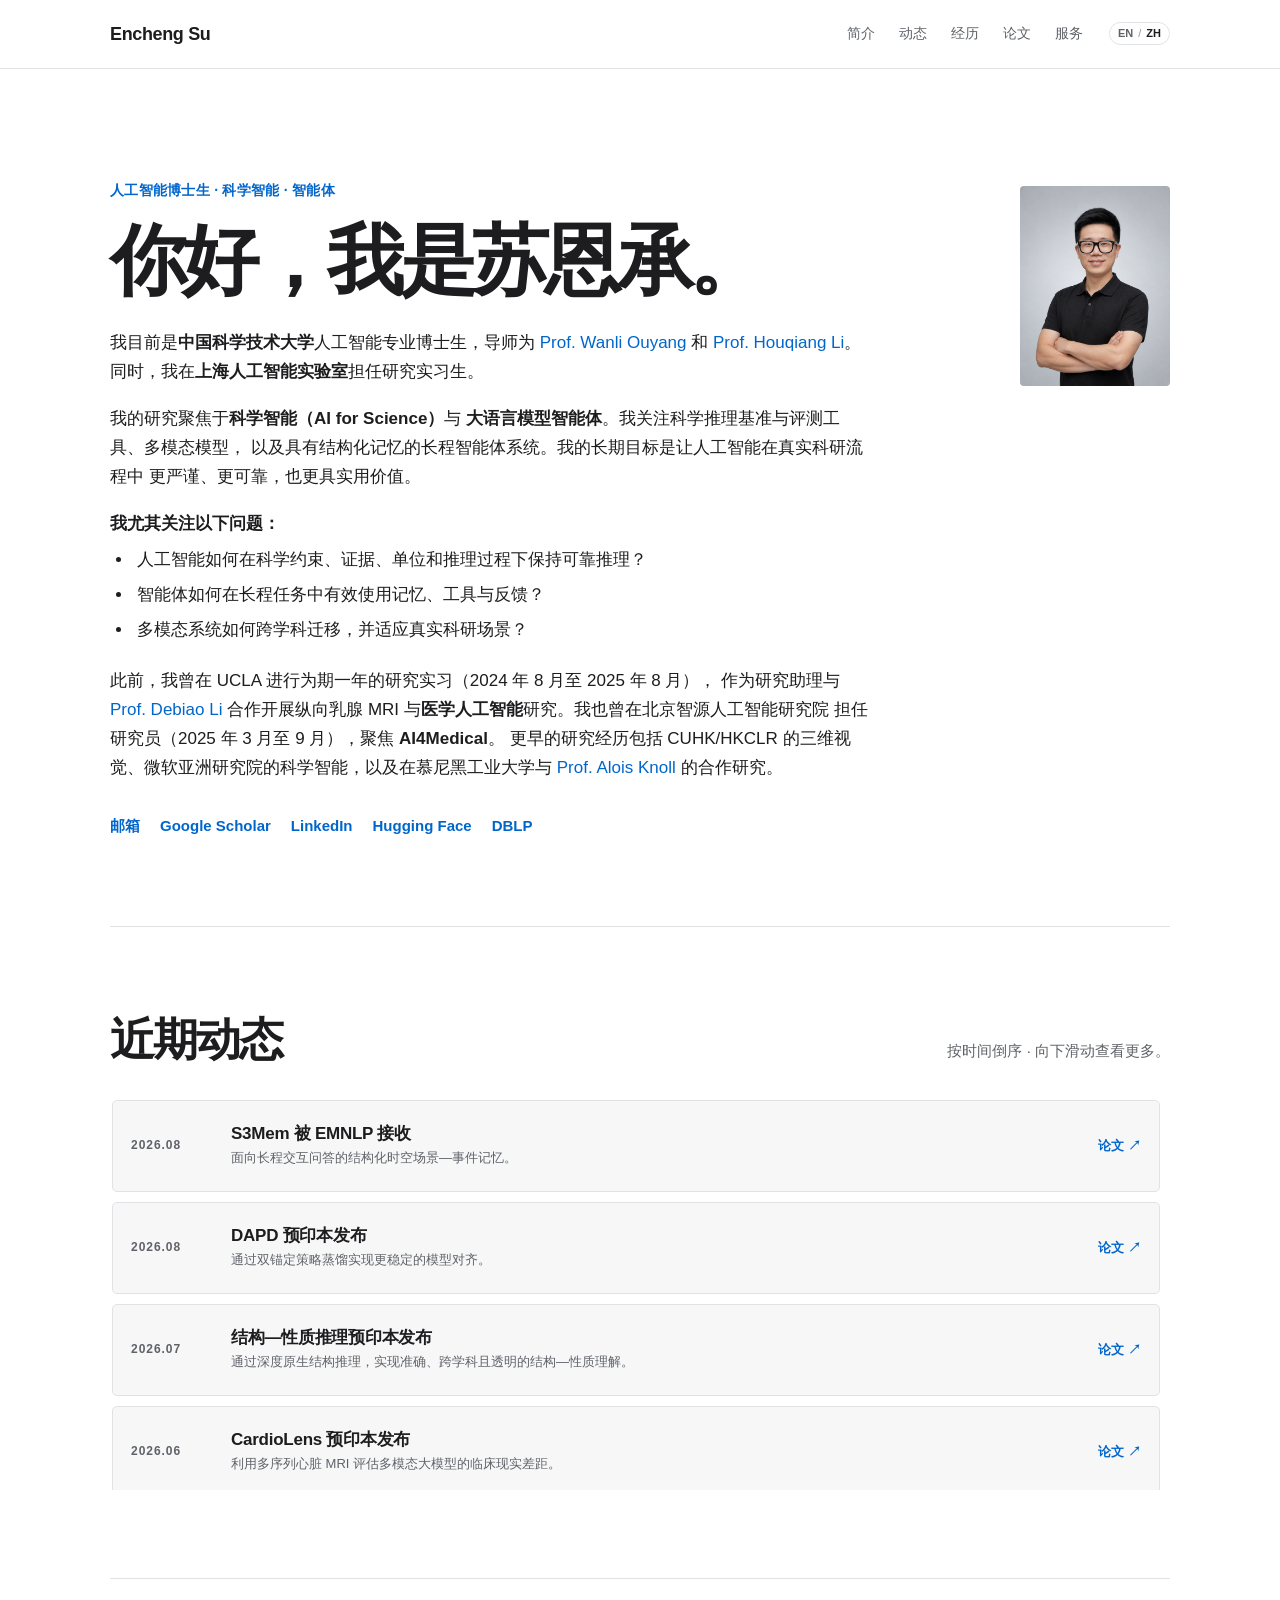
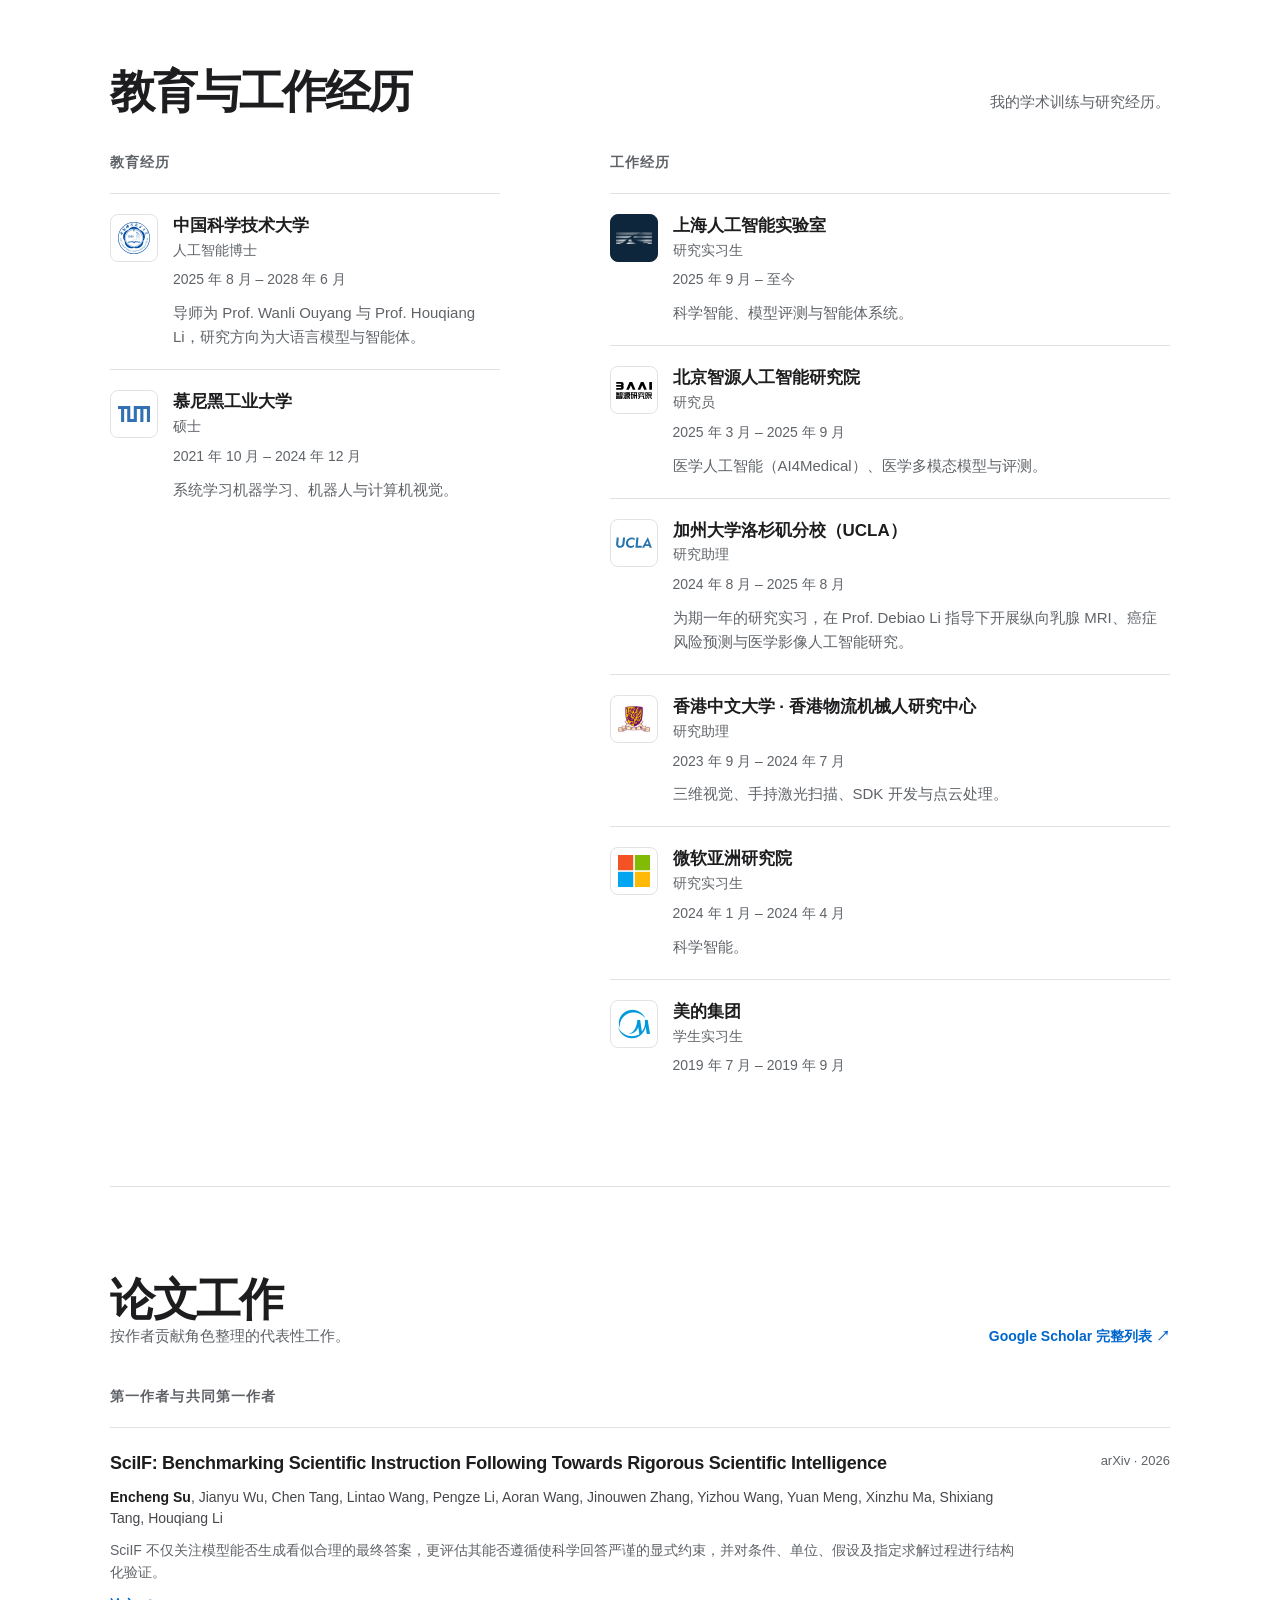
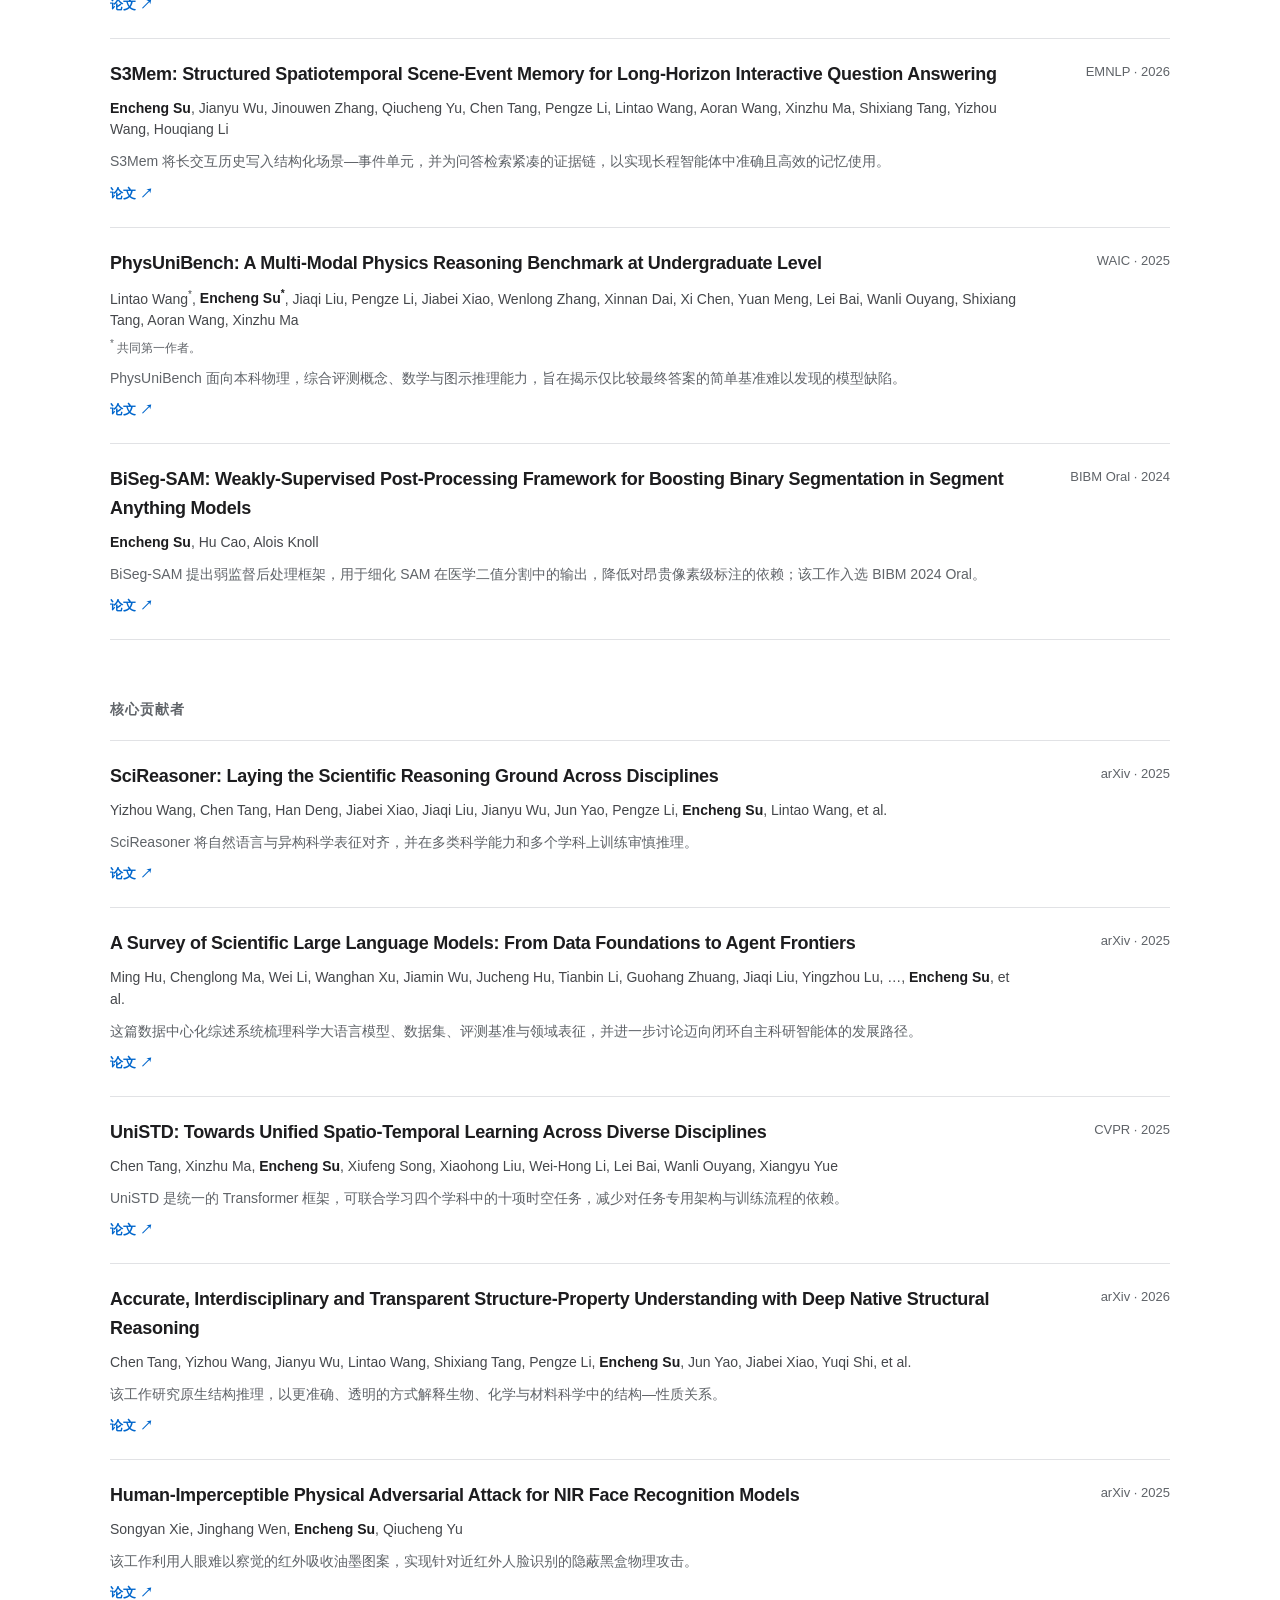
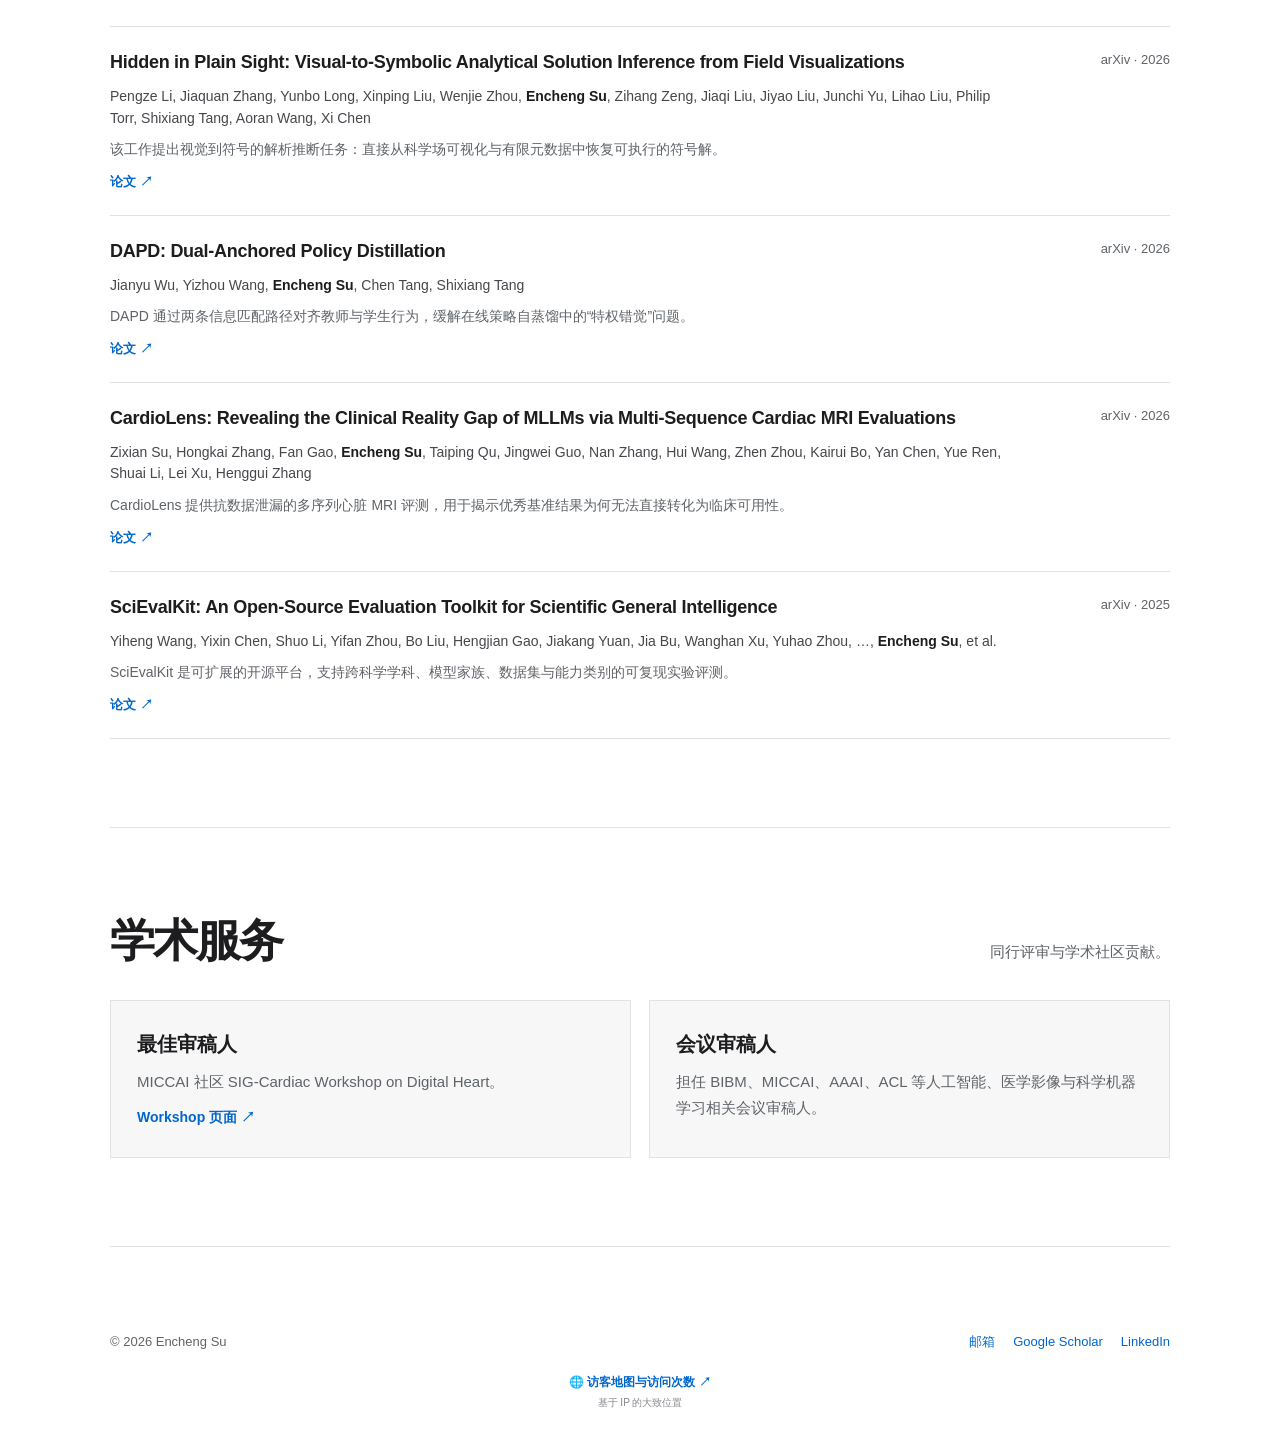
==== commit 1d8eb0ad: "Correct Chinese name to 苏恩承" ====
--- a/zh.html
+++ b/zh.html
@@ -3,7 +3,7 @@
   <head>
     <meta charset="UTF-8" />
     <meta name="viewport" content="width=device-width, initial-scale=1.0" />
-    <meta name="description" content="苏恩程，中国科学技术大学人工智能博士生，研究方向包括科学智能、科学推理、多模态模型与大语言模型智能体。" />
+    <meta name="description" content="苏恩承，中国科学技术大学人工智能博士生，研究方向包括科学智能、科学推理、多模态模型与大语言模型智能体。" />
     <meta name="author" content="Encheng Su" />
     <meta name="robots" content="index, follow" />
     <link rel="canonical" href="https://enchengsu.cc/zh.html" />
@@ -12,15 +12,15 @@
     <link rel="alternate" hreflang="x-default" href="https://enchengsu.cc/" />
     <meta property="og:type" content="profile" />
     <meta property="og:site_name" content="Encheng Su" />
-    <meta property="og:title" content="苏恩程 · 科学智能与智能体" />
+    <meta property="og:title" content="苏恩承 · 科学智能与智能体" />
     <meta property="og:description" content="中国科学技术大学人工智能博士生，研究科学推理、多模态模型与大语言模型智能体。" />
     <meta property="og:url" content="https://enchengsu.cc/zh.html" />
     <meta property="og:image" content="https://enchengsu.cc/headshot.png" />
     <meta name="twitter:card" content="summary" />
-    <meta name="twitter:title" content="苏恩程 · 科学智能与智能体" />
+    <meta name="twitter:title" content="苏恩承 · 科学智能与智能体" />
     <meta name="twitter:description" content="中国科学技术大学人工智能博士生，研究科学推理、多模态模型与大语言模型智能体。" />
     <meta name="twitter:image" content="https://enchengsu.cc/headshot.png" />
-    <title>苏恩程 · 科学智能与智能体</title>
+    <title>苏恩承 · 科学智能与智能体</title>
     <link rel="stylesheet" href="styles.css" />
     <script type="application/ld+json">
       {
@@ -30,6 +30,7 @@
         "mainEntity": {
           "@type": "Person",
           "name": "Encheng Su",
+          "alternateName": "苏恩承",
           "url": "https://enchengsu.cc/",
           "image": "https://enchengsu.cc/headshot.png",
           "email": "mailto:suencgo@gmail.com",
@@ -77,7 +78,7 @@
       <section class="intro" id="about">
         <div class="intro-copy">
           <p class="kicker">人工智能博士生 · 科学智能 · 智能体</p>
-          <h1>你好，我是苏恩程。</h1>
+          <h1>你好，我是苏恩承。</h1>
 
           <p>
             我目前是<strong>中国科学技术大学</strong>人工智能专业博士生，导师为
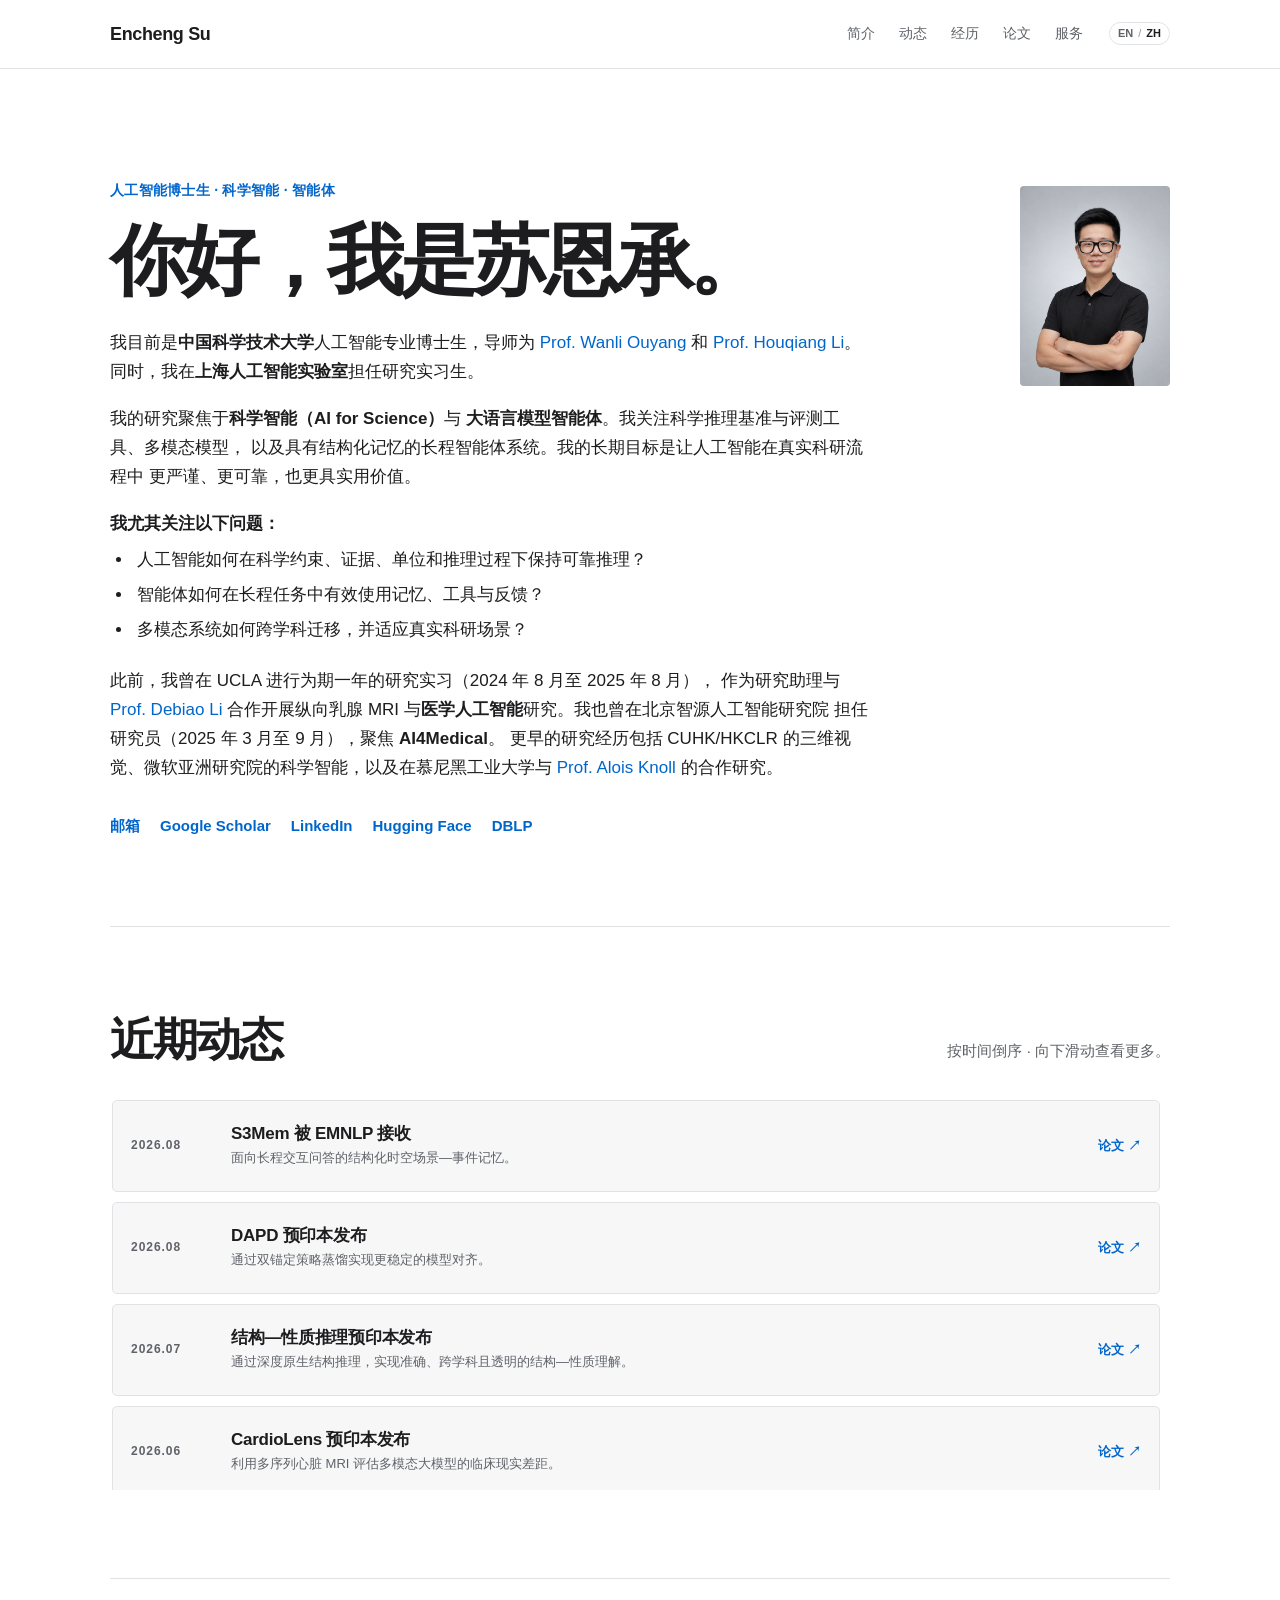
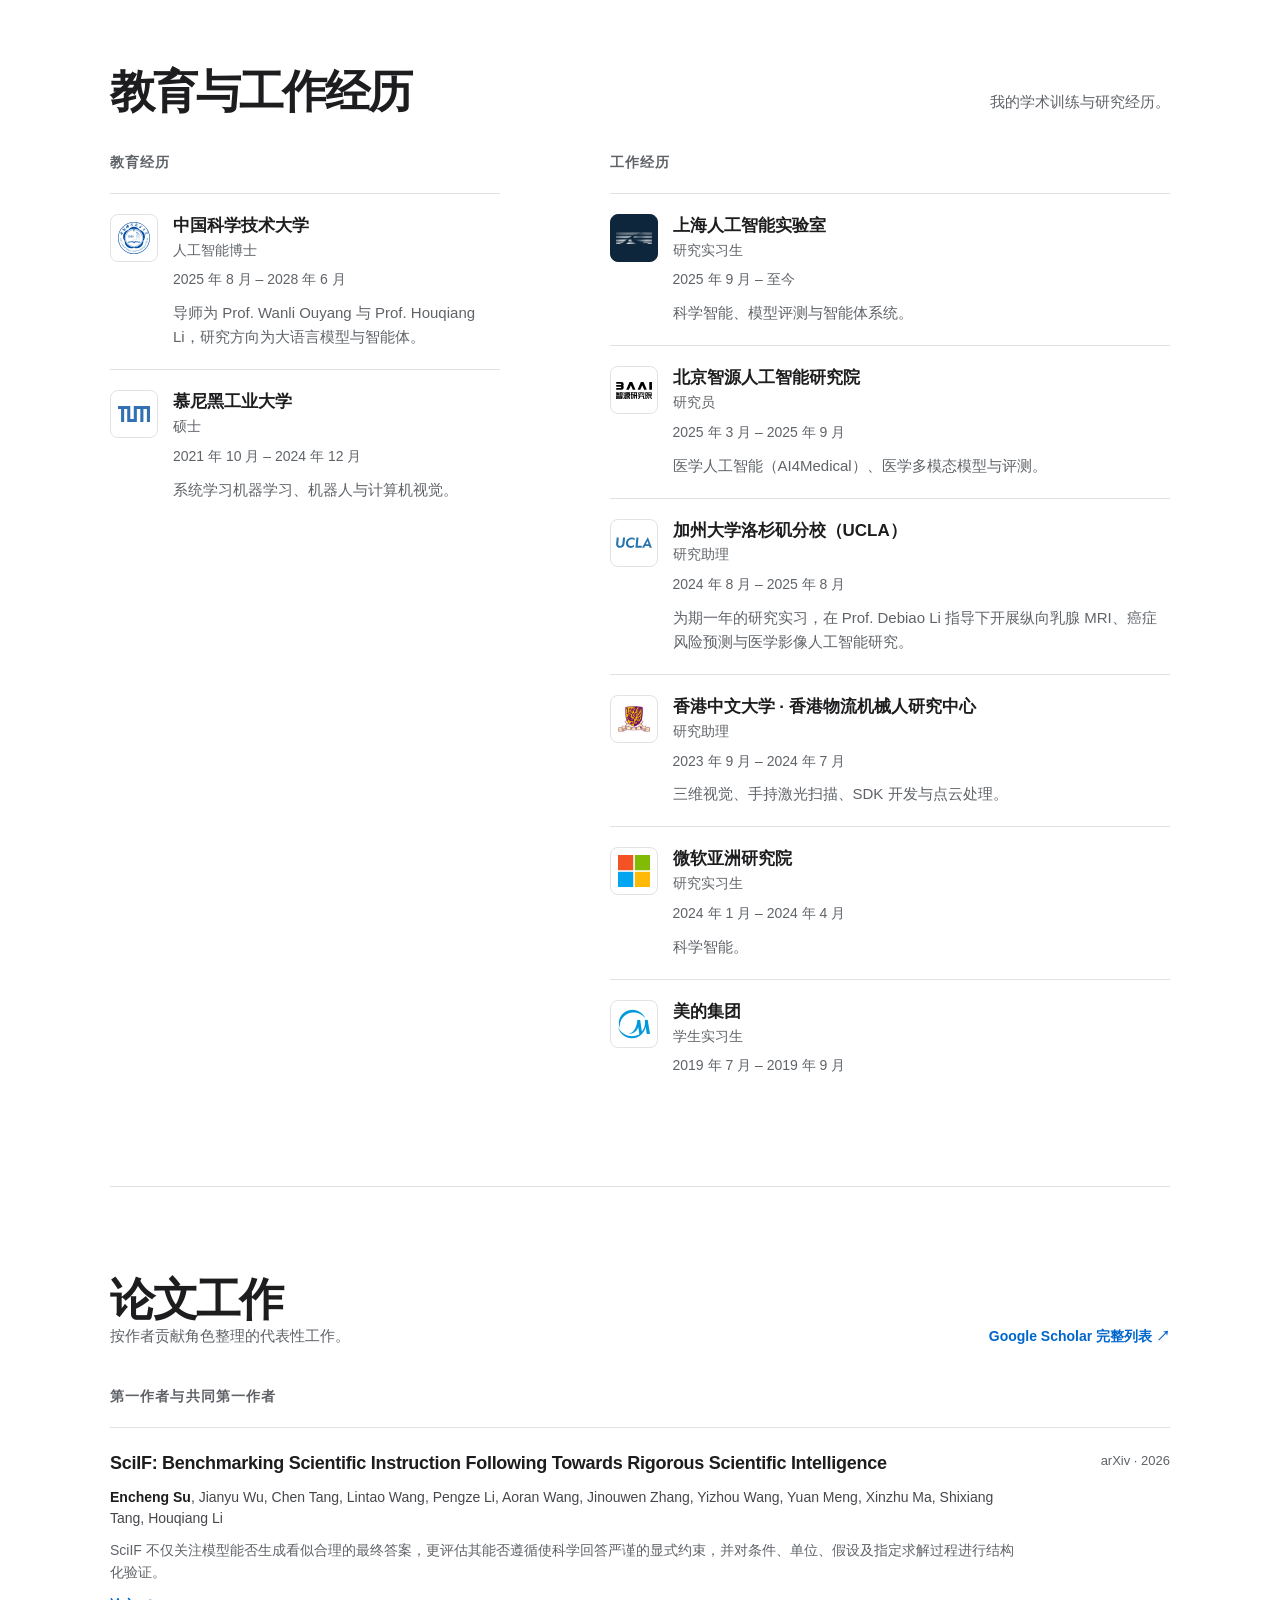
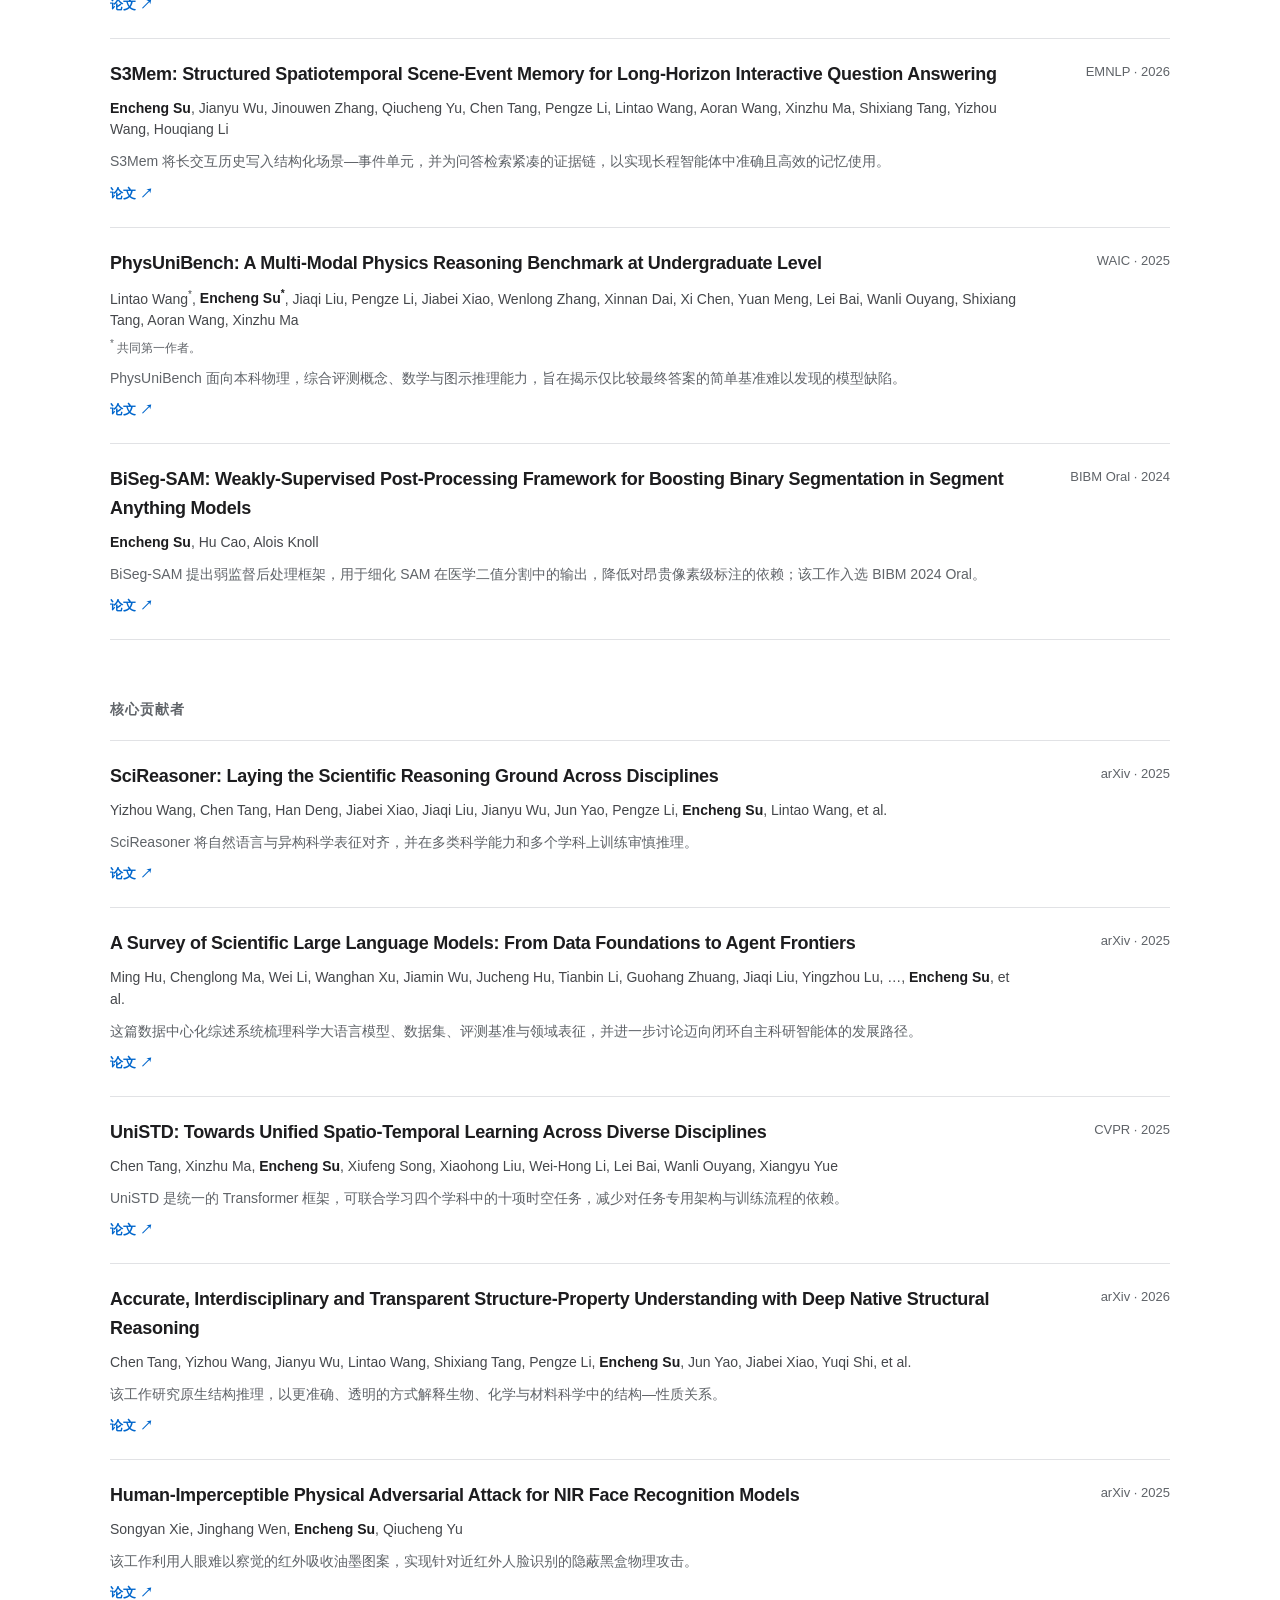
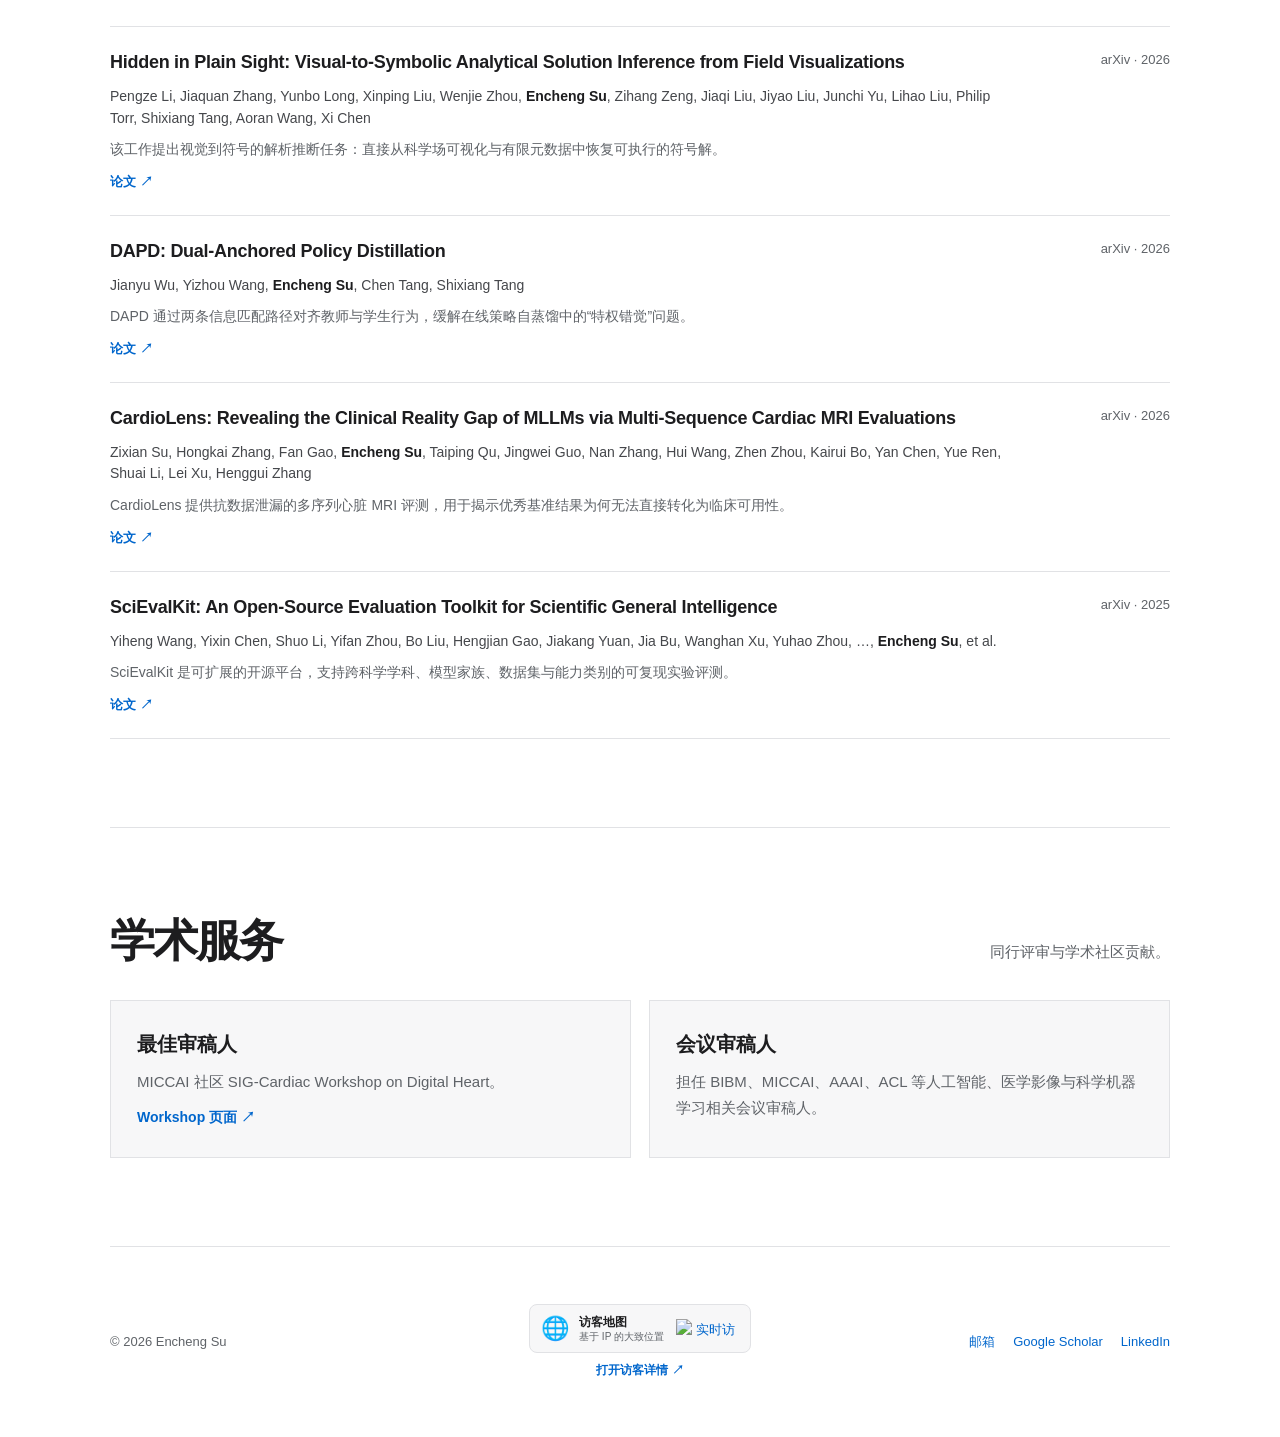
==== commit 29411ac9: "Replace blocked visitor widget with static counter" ====
--- a/zh.html
+++ b/zh.html
@@ -470,11 +470,19 @@
     <footer>
       <p>© 2026 Encheng Su</p>
       <aside class="visitor-tracker" aria-label="Visitor locations and visit count">
-        <div class="visitor-map">
-          <script type="text/javascript" id="mapmyvisitors" src="https://mapmyvisitors.com/map.js?d=dGfpEa4UH0wNFRACm1HPwFxZ2t0QLi69IUnMoLrwE9Q&amp;cl=ffffff&amp;w=a"></script>
-        </div>
-        <a class="visitor-label" href="https://mapmyvisitors.com/web/1c7rx" target="_blank" rel="noreferrer">🌐 访客地图与访问次数 ↗</a>
-        <small>基于 IP 的大致位置</small>
+        <div class="visitor-widget">
+          <a class="visitor-map-link" href="https://mapmyvisitors.com/web/1c7rx" target="_blank" rel="noreferrer" aria-label="打开访客地图">
+            <span class="visitor-globe" aria-hidden="true">🌐</span>
+            <span class="visitor-map-copy">
+              <strong>访客地图</strong>
+              <small>基于 IP 的大致位置</small>
+            </span>
+          </a>
+          <a class="visitor-count" href="https://hits.sh/enchengsu.cc/" target="_blank" rel="noreferrer" aria-label="打开访问统计">
+            <img src="https://hits.sh/enchengsu.cc.svg?label=visits&amp;labelColor=f4f4f5&amp;color=111111&amp;style=flat-square" alt="实时访问次数" width="64" height="20" decoding="async">
+          </a>
+        </div>
+        <a class="visitor-label" href="https://mapmyvisitors.com/web/1c7rx" target="_blank" rel="noreferrer">打开访客详情 ↗</a>
       </aside>
       <div class="footer-links">
         <a href="mailto:suencgo@gmail.com">邮箱</a>
--- a/styles.css
+++ b/styles.css
@@ -172,14 +172,20 @@
 .service-list p { margin: 8px 0; color: var(--muted); font-size: 15px; }
 .service-list a { font-size: 14px; font-weight: 600; }
 
-footer { min-height: 190px; display: grid; grid-template-columns: 1fr 220px 1fr; align-items: center; gap: 30px; color: var(--muted); font-size: 13px; }
+footer { min-height: 190px; display: grid; grid-template-columns: 1fr 270px 1fr; align-items: center; gap: 30px; color: var(--muted); font-size: 13px; }
 footer p { margin: 0; }
 .footer-links { display: flex; justify-content: flex-end; gap: 18px; }
 .visitor-tracker { text-align: center; }
-.visitor-map { width: 180px; min-height: 90px; margin: 0 auto; overflow: hidden; line-height: 0; }
-.visitor-map img, .visitor-map canvas, .visitor-map iframe { max-width: 100% !important; height: auto !important; }
-.visitor-label { display: block; margin-top: 8px; font-size: 12px; font-weight: 600; }
-.visitor-tracker small { display: block; margin-top: 2px; color: #85878c; font-size: 10px; }
+.visitor-widget { display: inline-flex; align-items: center; gap: 12px; min-height: 48px; padding: 8px 10px; background: var(--surface); border: 1px solid var(--line); border-radius: 8px; }
+.visitor-map-link { display: inline-flex; align-items: center; gap: 8px; color: var(--text); text-align: left; }
+.visitor-map-link:hover { text-decoration: none; }
+.visitor-globe { display: inline-flex; width: 31px; height: 31px; align-items: center; justify-content: center; font-size: 23px; line-height: 1; }
+.visitor-map-copy { display: flex; flex-direction: column; gap: 1px; }
+.visitor-map-copy strong { font-size: 12px; line-height: 1.25; }
+.visitor-map-copy small { color: var(--muted); font-size: 10px; line-height: 1.25; white-space: nowrap; }
+.visitor-count { display: inline-flex; align-items: center; min-height: 20px; }
+.visitor-count img { display: block; width: auto; height: 20px; }
+.visitor-label { display: block; margin-top: 7px; font-size: 12px; font-weight: 600; }
 
 @media (max-width: 760px) {
   body { font-size: 16px; }
@@ -205,7 +211,6 @@
   .service-list { grid-template-columns: 1fr; }
   footer { min-height: 270px; display: flex; align-items: flex-start; flex-direction: column; justify-content: center; }
   .visitor-tracker { text-align: left; }
-  .visitor-map { margin-left: 0; }
   .footer-links { justify-content: flex-start; flex-wrap: wrap; }
 }
 
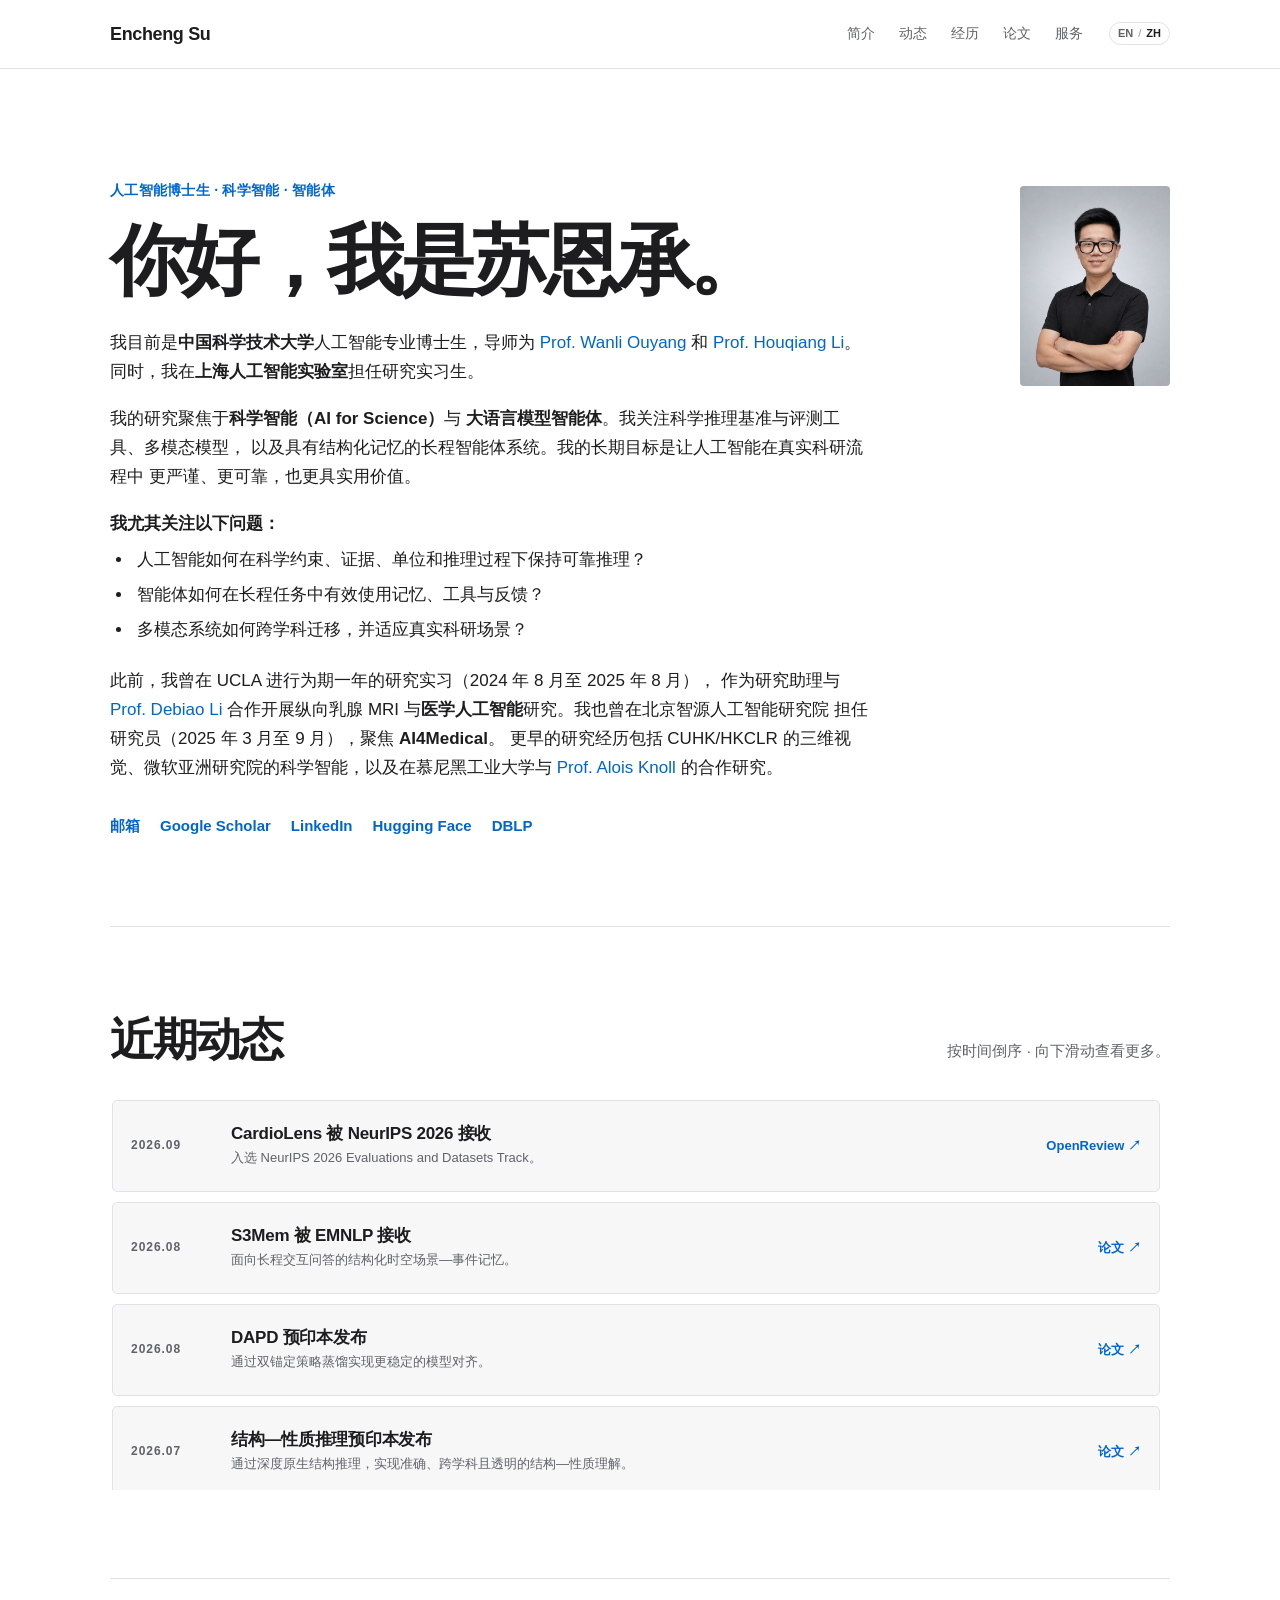
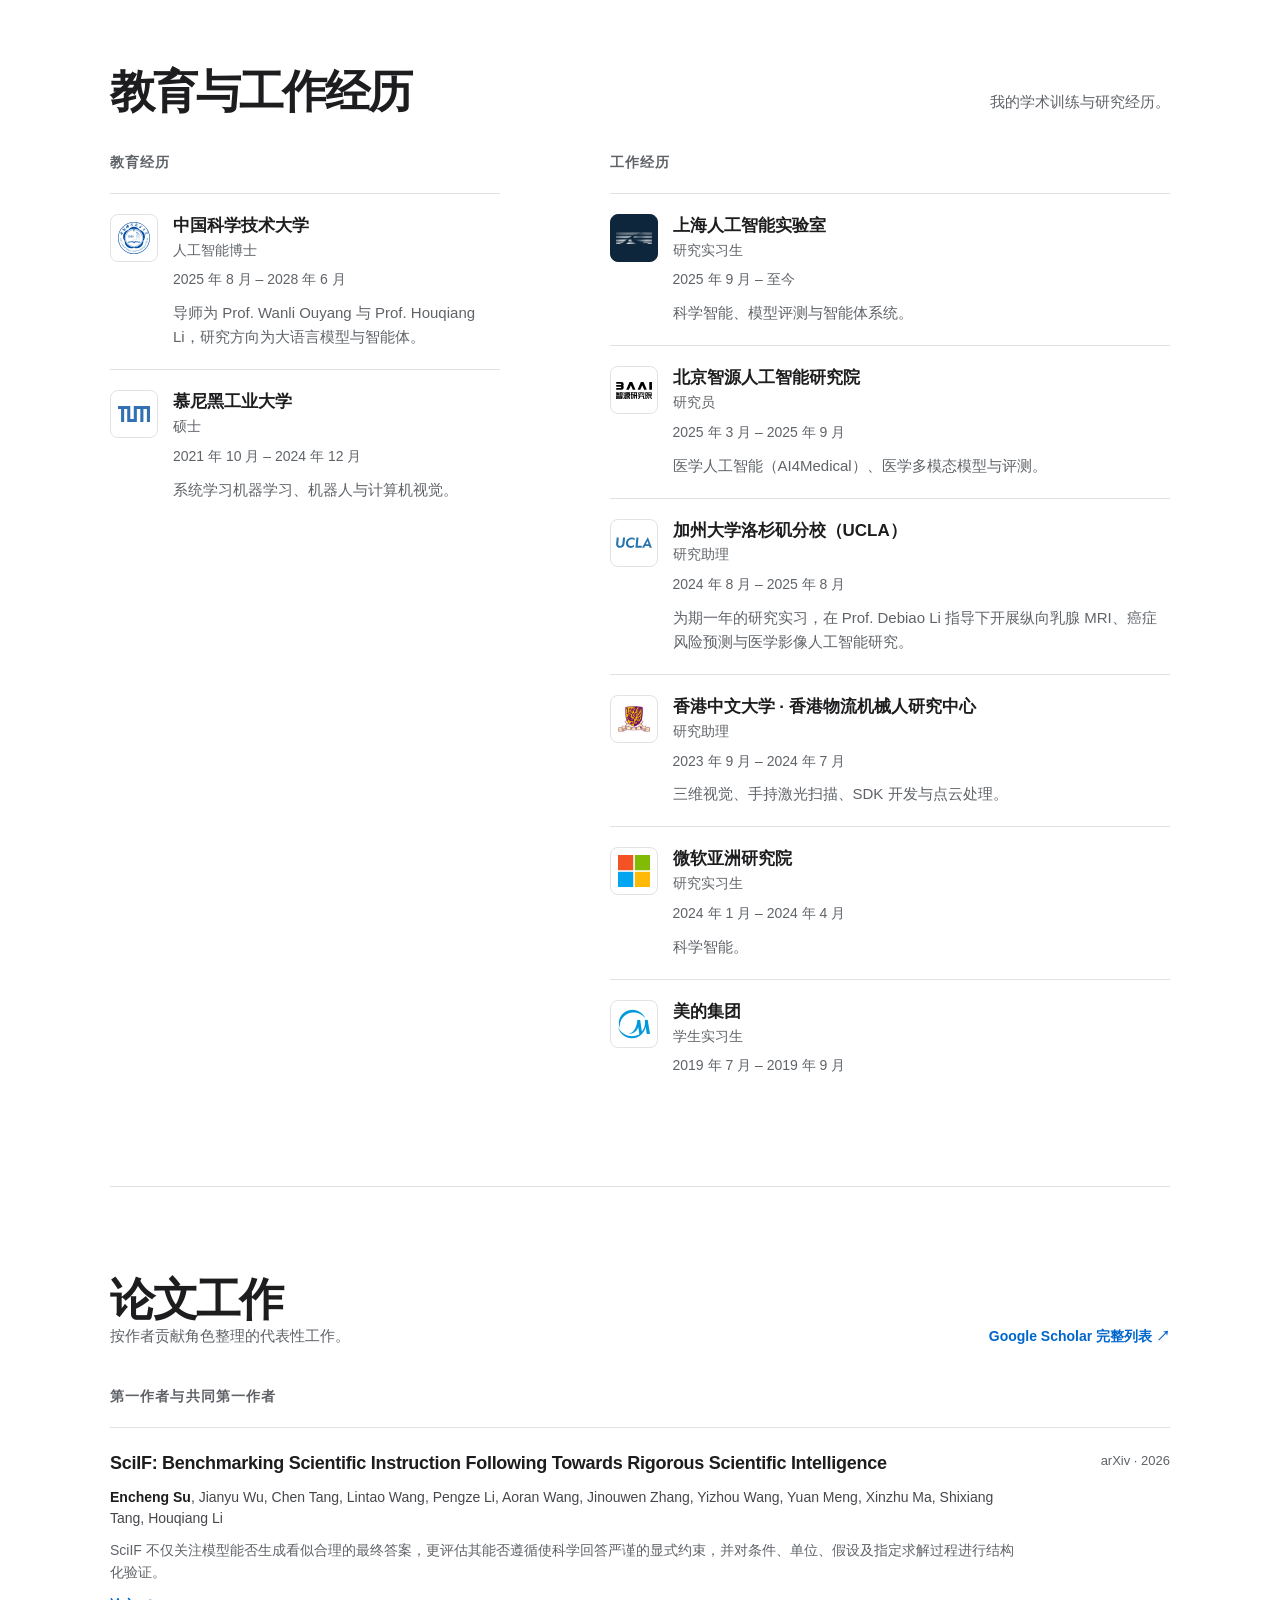
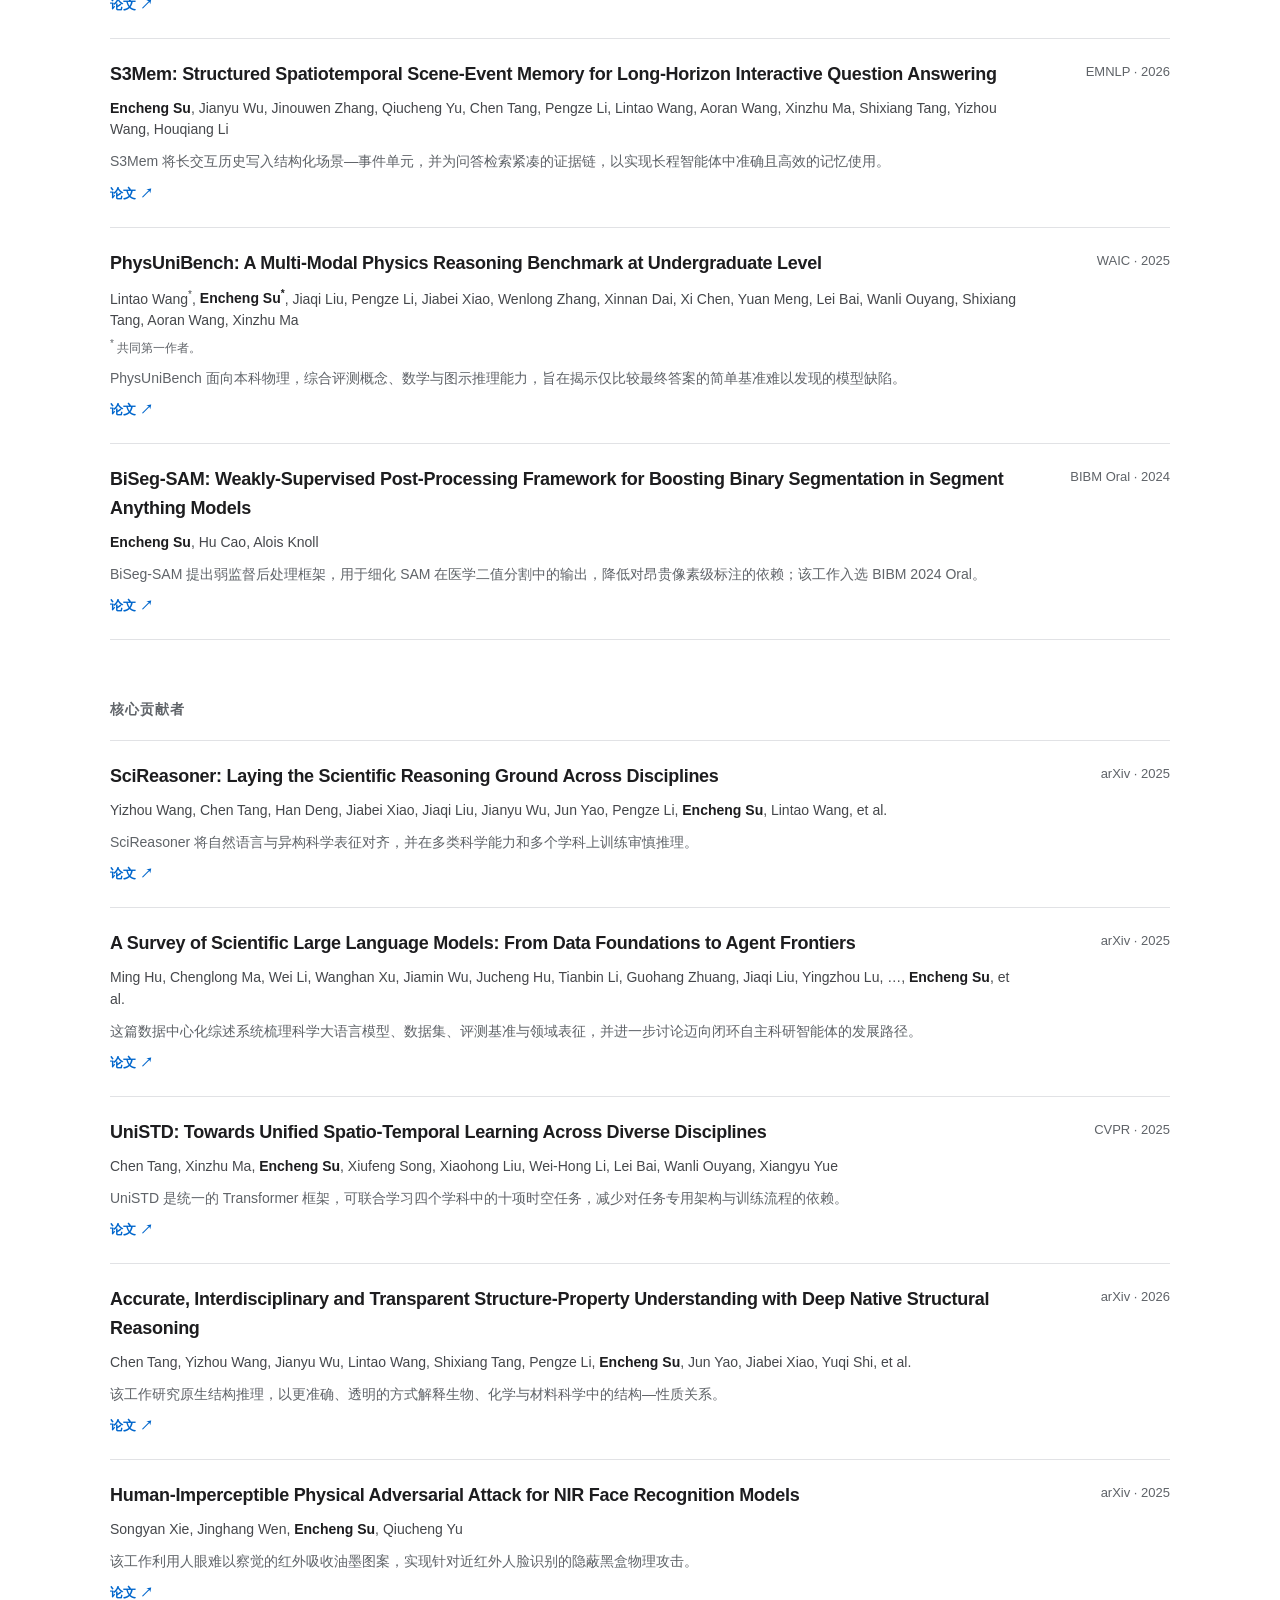
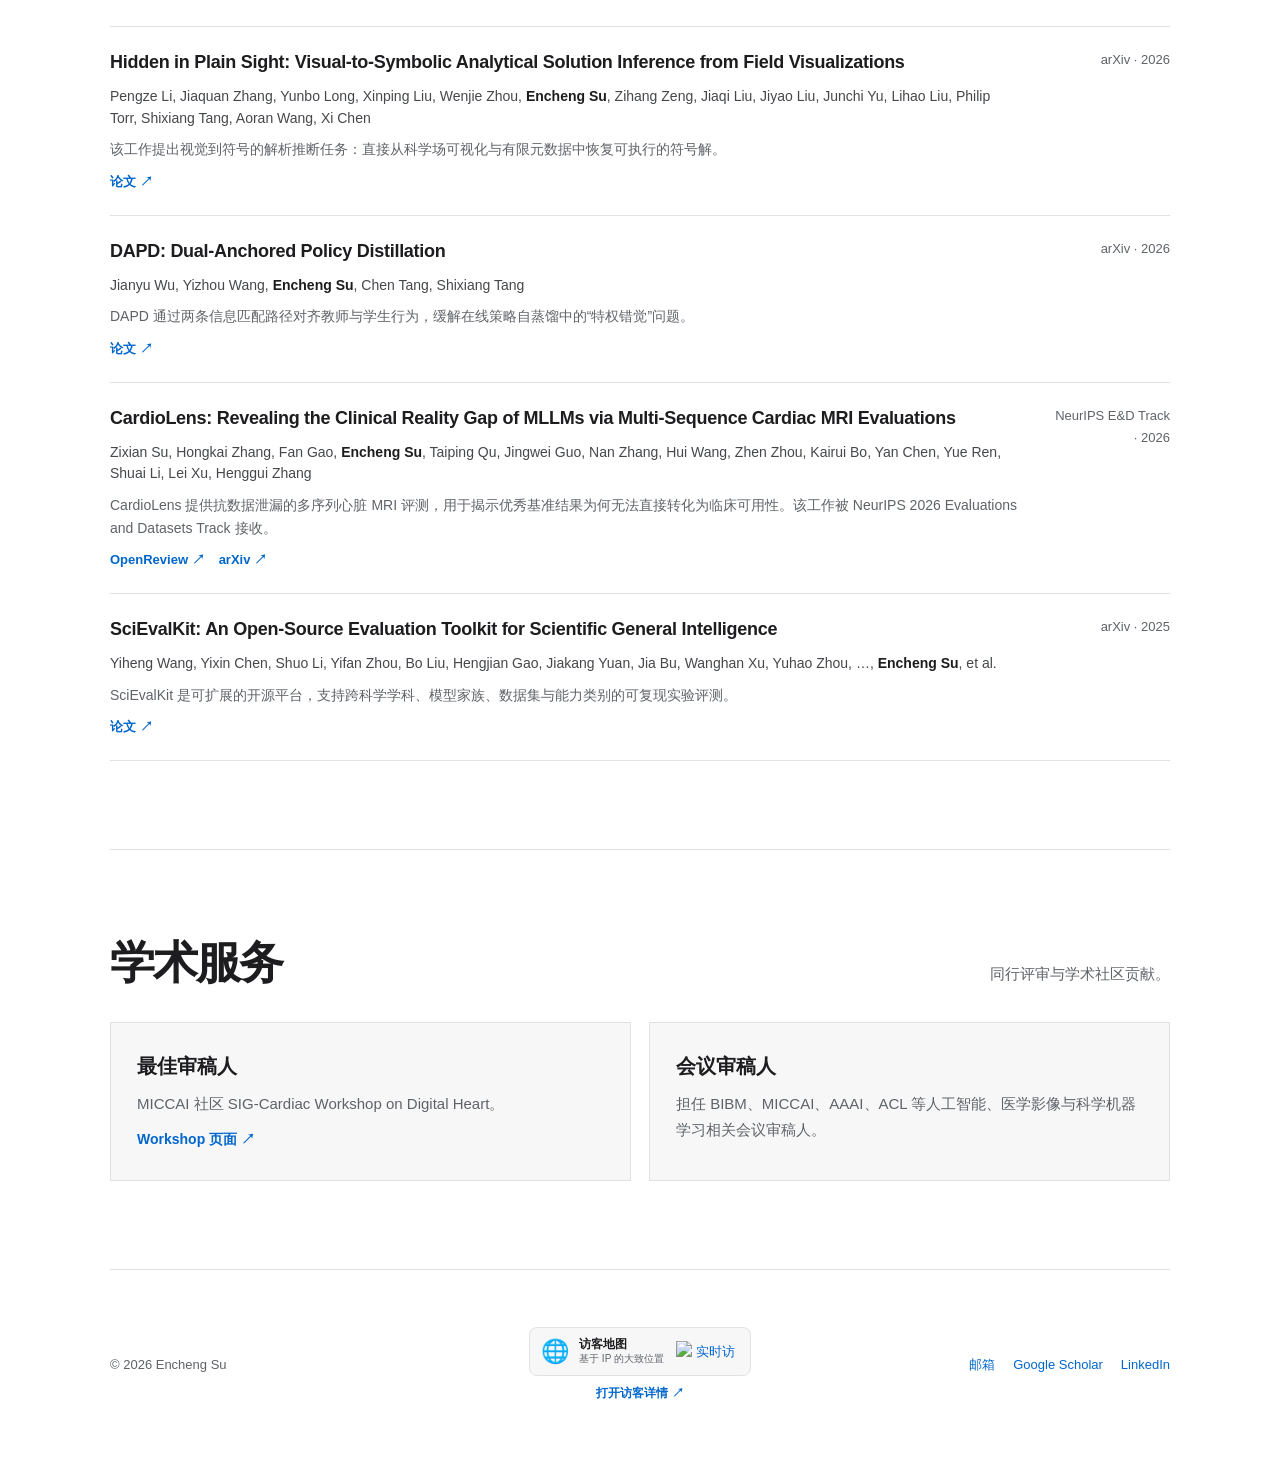
==== commit f2065ac4: "Update CardioLens NeurIPS acceptance" ====
--- a/zh.html
+++ b/zh.html
@@ -133,6 +133,14 @@
         </div>
         <div class="news-list" aria-label="Recent news, ordered from newest to oldest">
           <article>
+            <time datetime="2026-09">2026.09</time>
+            <div class="news-copy">
+              <h3>CardioLens 被 NeurIPS 2026 接收</h3>
+              <p>入选 NeurIPS 2026 Evaluations and Datasets Track。</p>
+            </div>
+            <a href="https://openreview.net/forum?id=AtO6HYwYrW" target="_blank" rel="noreferrer">OpenReview ↗</a>
+          </article>
+          <article>
             <time datetime="2026-08">2026.08</time>
             <div class="news-copy">
               <h3>S3Mem 被 EMNLP 接收</h3>
@@ -155,14 +163,6 @@
               <p>通过深度原生结构推理，实现准确、跨学科且透明的结构—性质理解。</p>
             </div>
             <a href="https://arxiv.org/abs/2607.07708" target="_blank" rel="noreferrer">论文 ↗</a>
-          </article>
-          <article>
-            <time datetime="2026-06">2026.06</time>
-            <div class="news-copy">
-              <h3>CardioLens 预印本发布</h3>
-              <p>利用多序列心脏 MRI 评估多模态大模型的临床现实差距。</p>
-            </div>
-            <a href="https://arxiv.org/abs/2606.00123" target="_blank" rel="noreferrer">论文 ↗</a>
           </article>
           <article>
             <time datetime="2026-04">2026.04</time>
@@ -436,12 +436,12 @@
           </article>
           <article class="publication">
             <div>
-              <a class="publication-title" href="https://arxiv.org/abs/2606.00123" target="_blank" rel="noreferrer">CardioLens: Revealing the Clinical Reality Gap of MLLMs via Multi-Sequence Cardiac MRI Evaluations</a>
+              <a class="publication-title" href="https://openreview.net/forum?id=AtO6HYwYrW" target="_blank" rel="noreferrer">CardioLens: Revealing the Clinical Reality Gap of MLLMs via Multi-Sequence Cardiac MRI Evaluations</a>
               <p class="publication-authors">Zixian Su, Hongkai Zhang, Fan Gao, <strong>Encheng Su</strong>, Taiping Qu, Jingwei Guo, Nan Zhang, Hui Wang, Zhen Zhou, Kairui Bo, Yan Chen, Yue Ren, Shuai Li, Lei Xu, Henggui Zhang</p>
-              <p class="publication-summary">CardioLens 提供抗数据泄漏的多序列心脏 MRI 评测，用于揭示优秀基准结果为何无法直接转化为临床可用性。</p>
-              <div class="publication-links"><a href="https://arxiv.org/abs/2606.00123" target="_blank" rel="noreferrer">论文 ↗</a></div>
-            </div>
-            <span>arXiv · 2026</span>
+              <p class="publication-summary">CardioLens 提供抗数据泄漏的多序列心脏 MRI 评测，用于揭示优秀基准结果为何无法直接转化为临床可用性。该工作被 NeurIPS 2026 Evaluations and Datasets Track 接收。</p>
+              <div class="publication-links"><a href="https://openreview.net/forum?id=AtO6HYwYrW" target="_blank" rel="noreferrer">OpenReview ↗</a><a href="https://arxiv.org/abs/2606.00123" target="_blank" rel="noreferrer">arXiv ↗</a></div>
+            </div>
+            <span>NeurIPS E&amp;D Track · 2026</span>
           </article>
           <article class="publication">
             <div>
@@ -481,6 +481,7 @@
           <a class="visitor-count" href="https://hits.sh/enchengsu.cc/" target="_blank" rel="noreferrer" aria-label="打开访问统计">
             <img src="https://hits.sh/enchengsu.cc.svg?label=visits&amp;labelColor=f4f4f5&amp;color=111111&amp;style=flat-square" alt="实时访问次数" width="64" height="20" decoding="async">
           </a>
+          <img class="visitor-tracking-pixel" src="https://mapmyvisitors.com/map.png?d=dGfpEa4UHOwNFRACmlHPwFxZ2t0QLi69IUnMoLrwE9Q&amp;cl=ffffff" alt="" width="1" height="1" aria-hidden="true">
         </div>
         <a class="visitor-label" href="https://mapmyvisitors.com/web/1c7rx" target="_blank" rel="noreferrer">打开访客详情 ↗</a>
       </aside>
--- a/styles.css
+++ b/styles.css
@@ -185,6 +185,7 @@
 .visitor-map-copy small { color: var(--muted); font-size: 10px; line-height: 1.25; white-space: nowrap; }
 .visitor-count { display: inline-flex; align-items: center; min-height: 20px; }
 .visitor-count img { display: block; width: auto; height: 20px; }
+.visitor-tracking-pixel { position: absolute; width: 1px; height: 1px; opacity: 0; pointer-events: none; }
 .visitor-label { display: block; margin-top: 7px; font-size: 12px; font-weight: 600; }
 
 @media (max-width: 760px) {
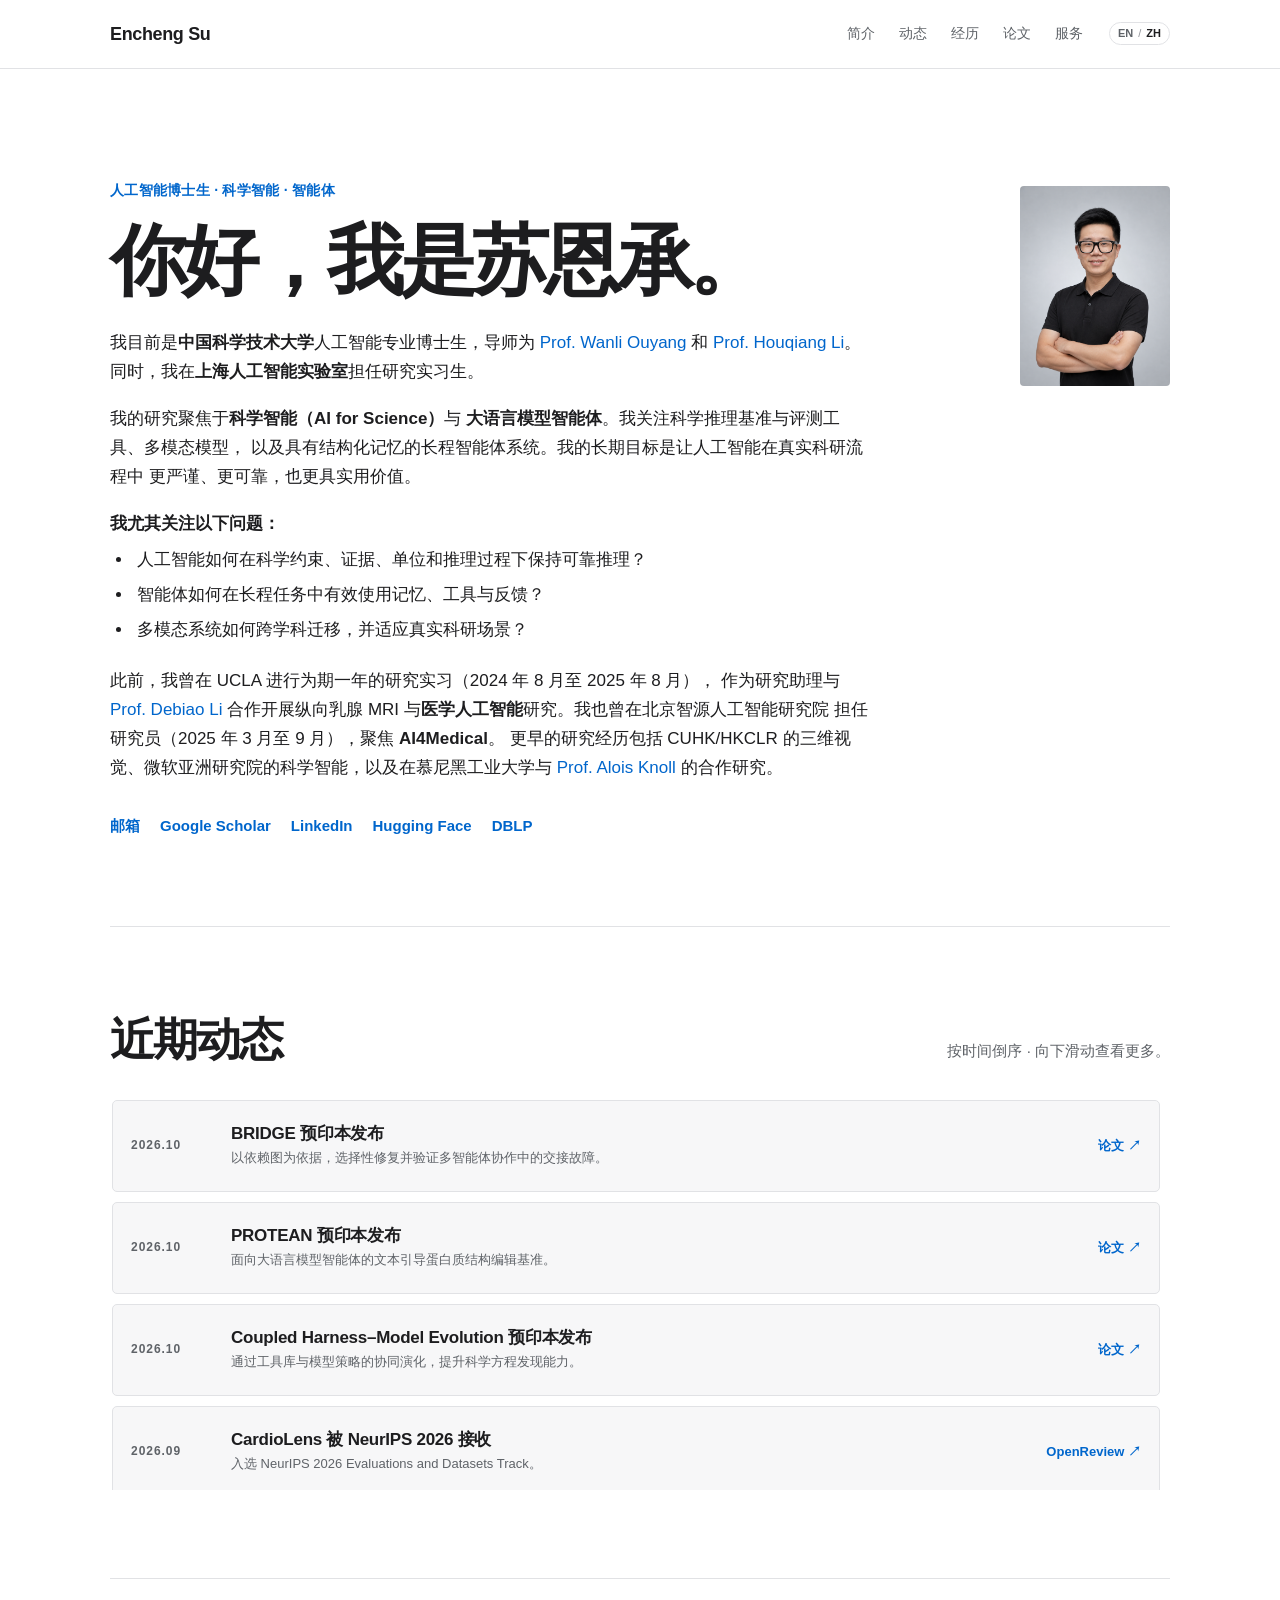
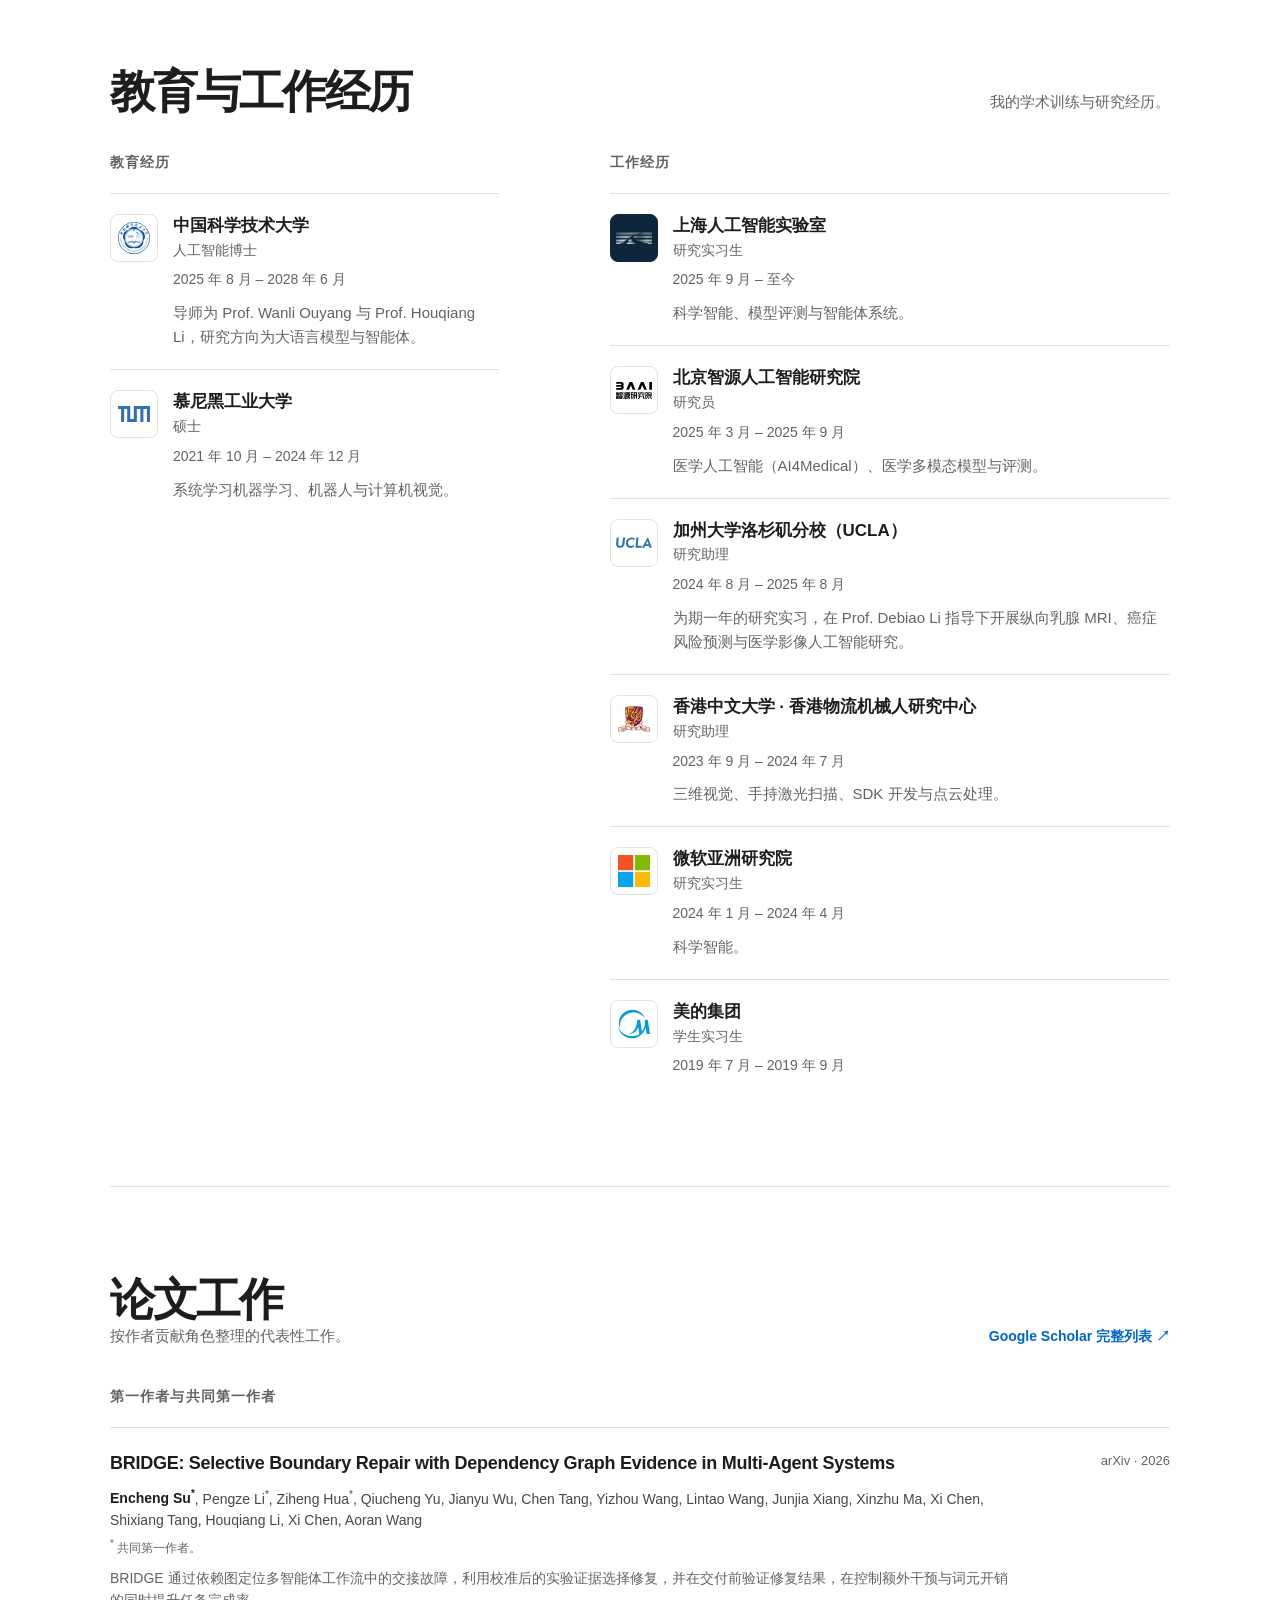
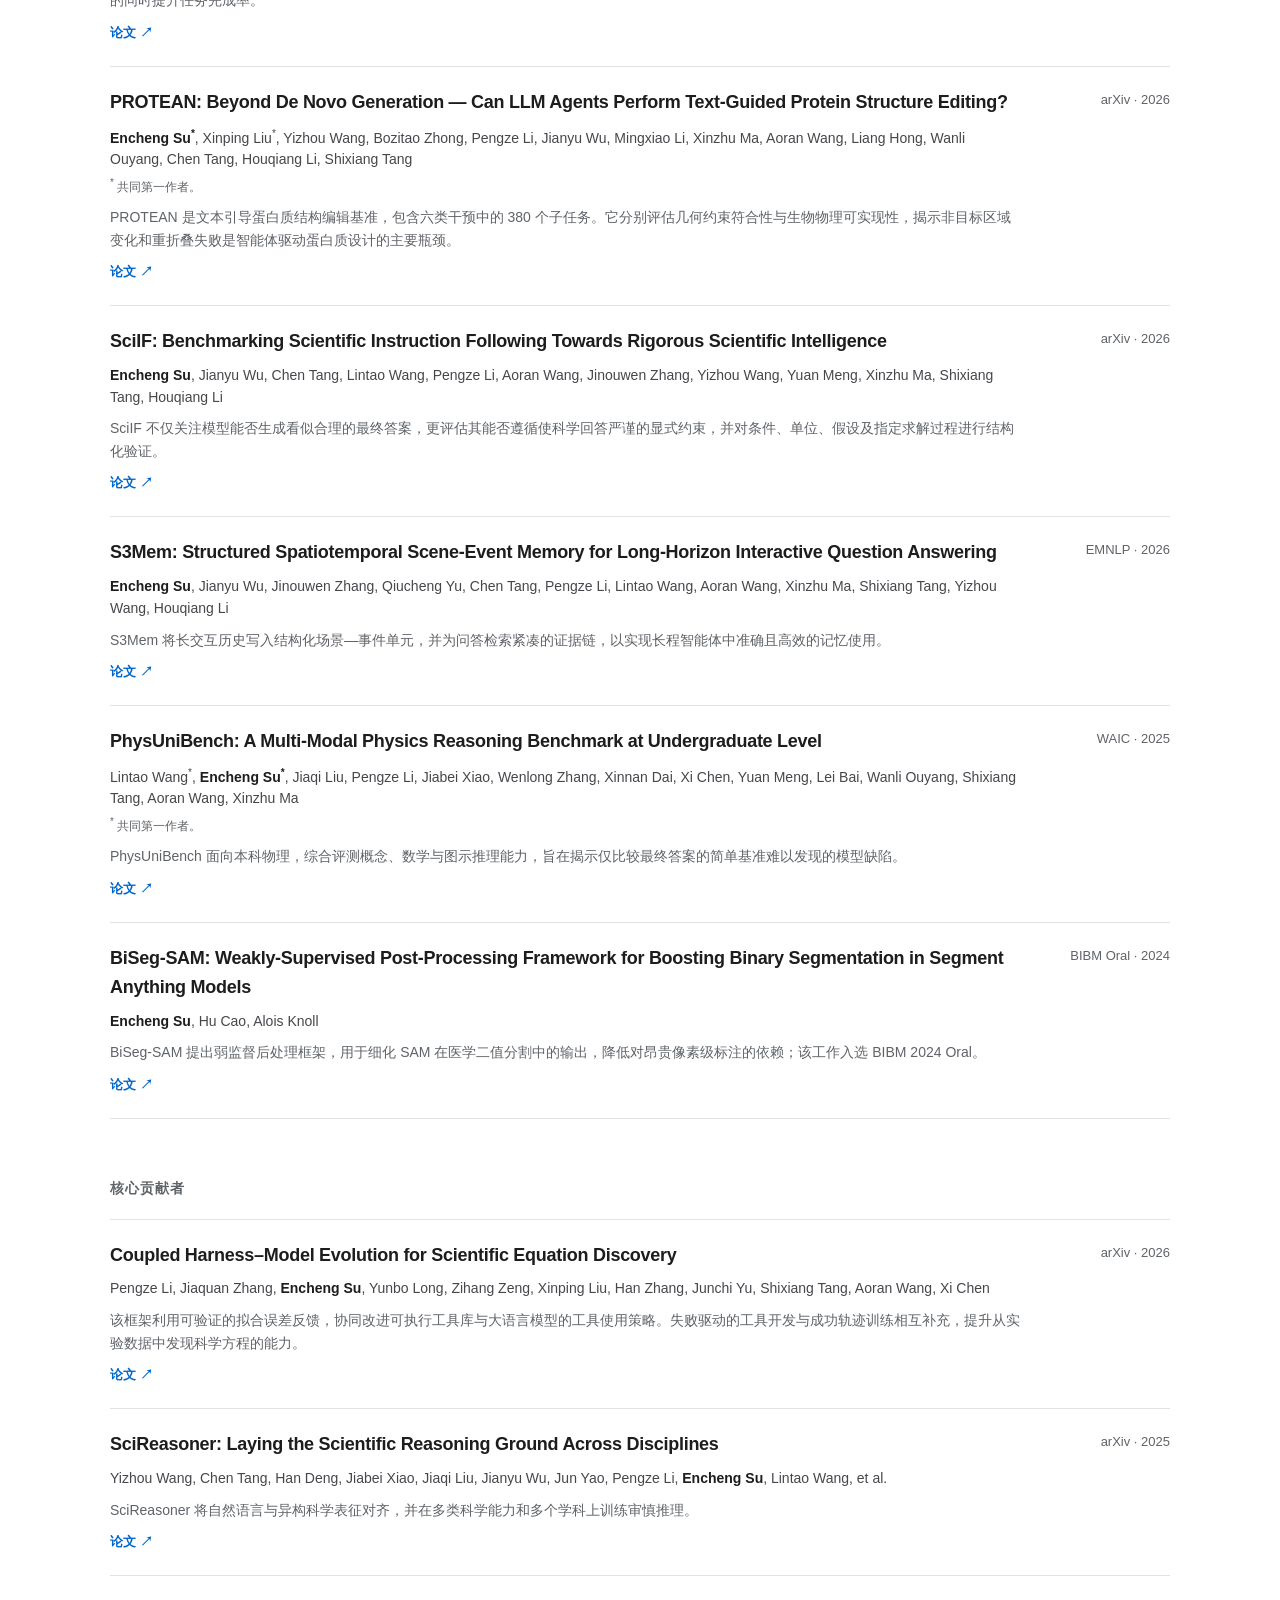
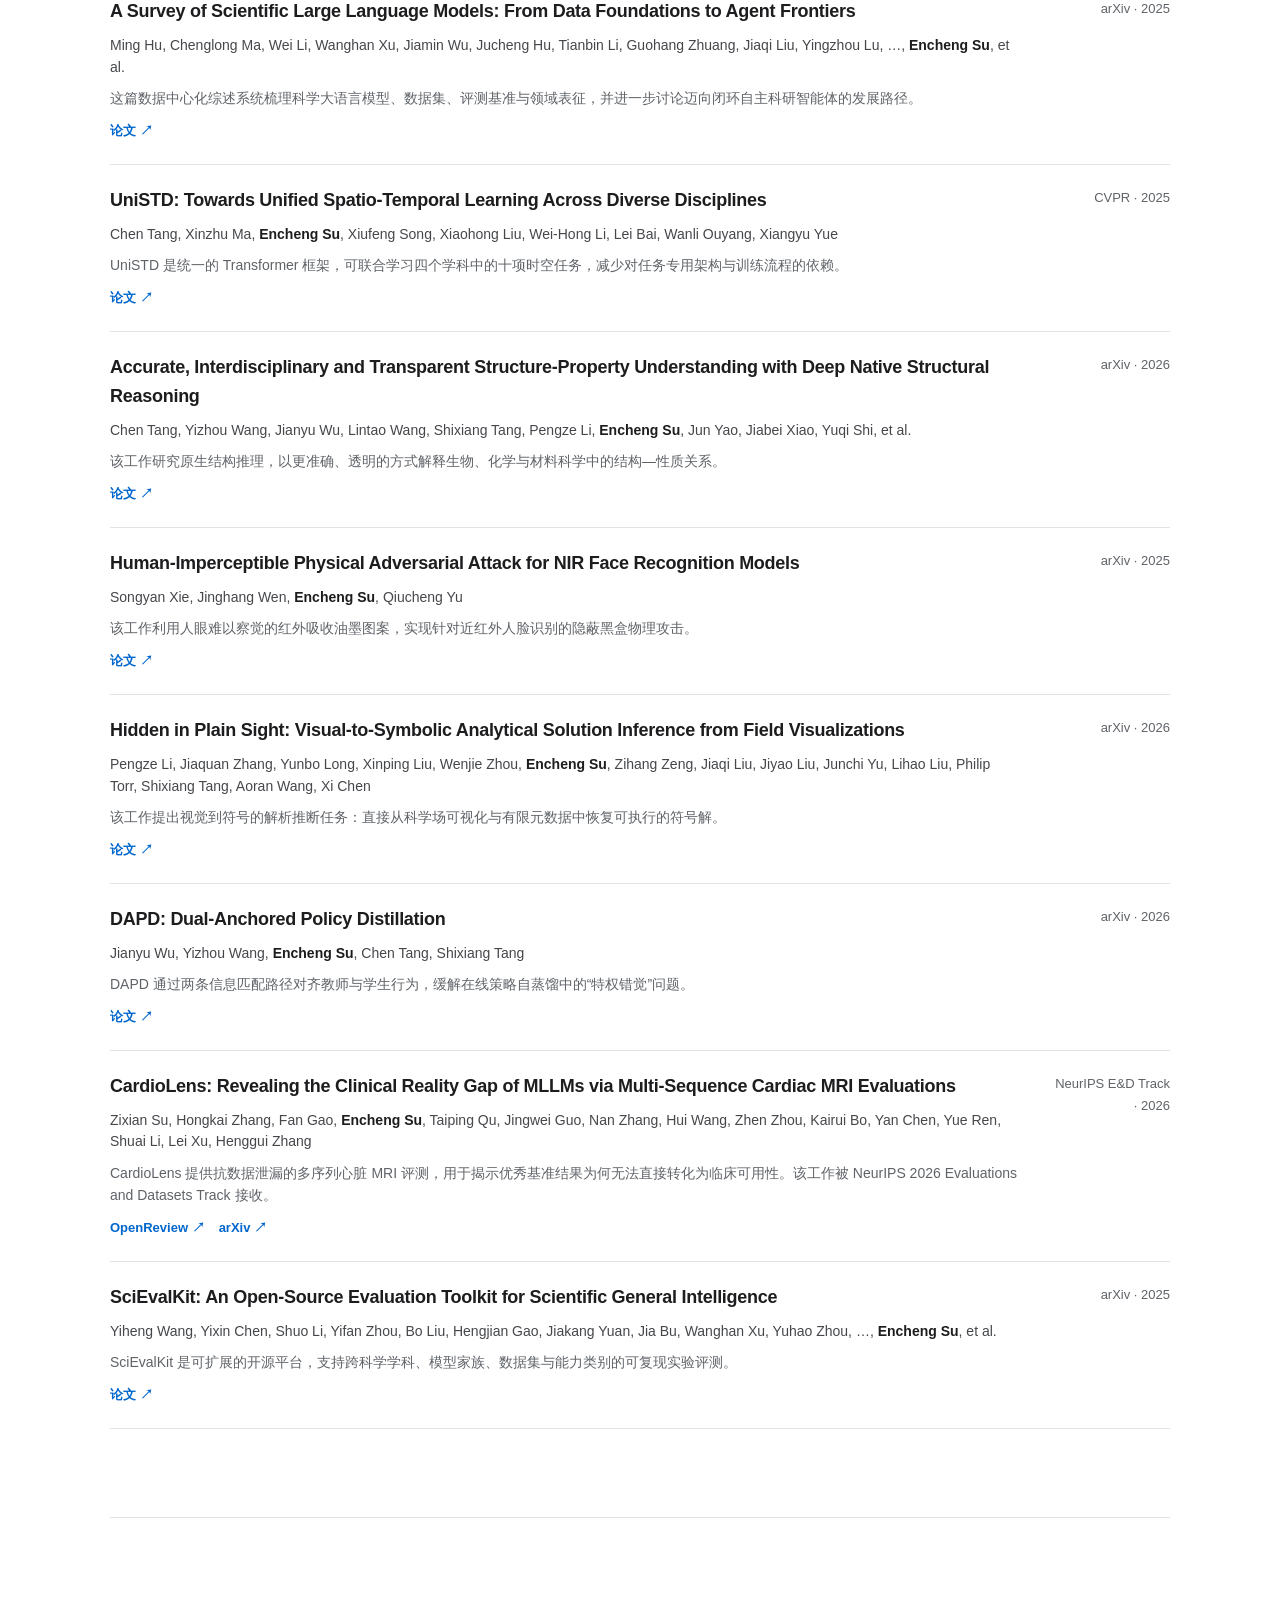
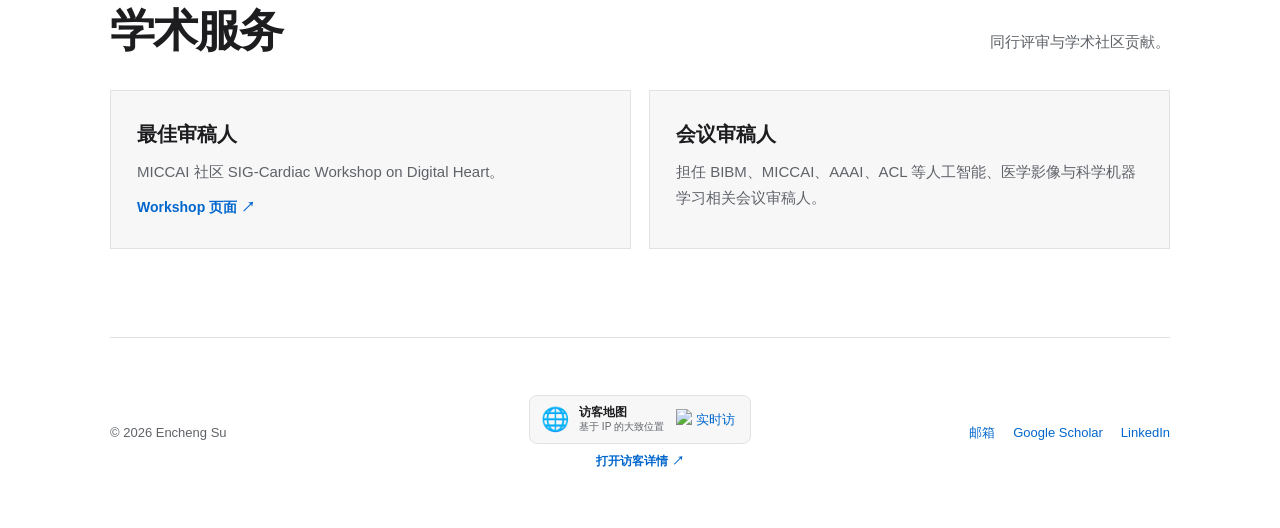
==== commit 0d3bddf5: "Add October preprints and news in both languages" ====
--- a/zh.html
+++ b/zh.html
@@ -133,6 +133,30 @@
         </div>
         <div class="news-list" aria-label="Recent news, ordered from newest to oldest">
           <article>
+            <time datetime="2026-10-13">2026.10</time>
+            <div class="news-copy">
+              <h3>BRIDGE 预印本发布</h3>
+              <p>以依赖图为依据，选择性修复并验证多智能体协作中的交接故障。</p>
+            </div>
+            <a href="https://arxiv.org/abs/2610.17805" target="_blank" rel="noreferrer">论文 ↗</a>
+          </article>
+          <article>
+            <time datetime="2026-10-13">2026.10</time>
+            <div class="news-copy">
+              <h3>PROTEAN 预印本发布</h3>
+              <p>面向大语言模型智能体的文本引导蛋白质结构编辑基准。</p>
+            </div>
+            <a href="https://arxiv.org/abs/2610.17765" target="_blank" rel="noreferrer">论文 ↗</a>
+          </article>
+          <article>
+            <time datetime="2026-10-13">2026.10</time>
+            <div class="news-copy">
+              <h3>Coupled Harness–Model Evolution 预印本发布</h3>
+              <p>通过工具库与模型策略的协同演化，提升科学方程发现能力。</p>
+            </div>
+            <a href="https://arxiv.org/abs/2610.17740" target="_blank" rel="noreferrer">论文 ↗</a>
+          </article>
+          <article>
             <time datetime="2026-09">2026.09</time>
             <div class="news-copy">
               <h3>CardioLens 被 NeurIPS 2026 接收</h3>
@@ -332,6 +356,26 @@
         <div class="publication-list">
           <article class="publication">
             <div>
+              <a class="publication-title" href="https://arxiv.org/abs/2610.17805" target="_blank" rel="noreferrer">BRIDGE: Selective Boundary Repair with Dependency Graph Evidence in Multi-Agent Systems</a>
+              <p class="publication-authors"><strong>Encheng Su<sup>*</sup></strong>, Pengze Li<sup>*</sup>, Ziheng Hua<sup>*</sup>, Qiucheng Yu, Jianyu Wu, Chen Tang, Yizhou Wang, Lintao Wang, Junjia Xiang, Xinzhu Ma, Xi Chen, Shixiang Tang, Houqiang Li, Xi Chen, Aoran Wang</p>
+              <p class="publication-note"><sup>*</sup> 共同第一作者。</p>
+              <p class="publication-summary">BRIDGE 通过依赖图定位多智能体工作流中的交接故障，利用校准后的实验证据选择修复，并在交付前验证修复结果，在控制额外干预与词元开销的同时提升任务完成率。</p>
+              <div class="publication-links"><a href="https://arxiv.org/abs/2610.17805" target="_blank" rel="noreferrer">论文 ↗</a></div>
+            </div>
+            <span>arXiv · 2026</span>
+          </article>
+          <article class="publication">
+            <div>
+              <a class="publication-title" href="https://arxiv.org/abs/2610.17765" target="_blank" rel="noreferrer">PROTEAN: Beyond De Novo Generation — Can LLM Agents Perform Text-Guided Protein Structure Editing?</a>
+              <p class="publication-authors"><strong>Encheng Su<sup>*</sup></strong>, Xinping Liu<sup>*</sup>, Yizhou Wang, Bozitao Zhong, Pengze Li, Jianyu Wu, Mingxiao Li, Xinzhu Ma, Aoran Wang, Liang Hong, Wanli Ouyang, Chen Tang, Houqiang Li, Shixiang Tang</p>
+              <p class="publication-note"><sup>*</sup> 共同第一作者。</p>
+              <p class="publication-summary">PROTEAN 是文本引导蛋白质结构编辑基准，包含六类干预中的 380 个子任务。它分别评估几何约束符合性与生物物理可实现性，揭示非目标区域变化和重折叠失败是智能体驱动蛋白质设计的主要瓶颈。</p>
+              <div class="publication-links"><a href="https://arxiv.org/abs/2610.17765" target="_blank" rel="noreferrer">论文 ↗</a></div>
+            </div>
+            <span>arXiv · 2026</span>
+          </article>
+          <article class="publication">
+            <div>
               <a class="publication-title" href="https://arxiv.org/abs/2601.04770" target="_blank" rel="noreferrer">SciIF: Benchmarking Scientific Instruction Following Towards Rigorous Scientific Intelligence</a>
               <p class="publication-authors"><strong>Encheng Su</strong>, Jianyu Wu, Chen Tang, Lintao Wang, Pengze Li, Aoran Wang, Jinouwen Zhang, Yizhou Wang, Yuan Meng, Xinzhu Ma, Shixiang Tang, Houqiang Li</p>
               <p class="publication-summary">SciIF 不仅关注模型能否生成看似合理的最终答案，更评估其能否遵循使科学回答严谨的显式约束，并对条件、单位、假设及指定求解过程进行结构化验证。</p>
@@ -371,6 +415,15 @@
 
         <h3 class="group-title group-title--spaced">核心贡献者</h3>
         <div class="publication-list">
+          <article class="publication">
+            <div>
+              <a class="publication-title" href="https://arxiv.org/abs/2610.17740" target="_blank" rel="noreferrer">Coupled Harness–Model Evolution for Scientific Equation Discovery</a>
+              <p class="publication-authors">Pengze Li, Jiaquan Zhang, <strong>Encheng Su</strong>, Yunbo Long, Zihang Zeng, Xinping Liu, Han Zhang, Junchi Yu, Shixiang Tang, Aoran Wang, Xi Chen</p>
+              <p class="publication-summary">该框架利用可验证的拟合误差反馈，协同改进可执行工具库与大语言模型的工具使用策略。失败驱动的工具开发与成功轨迹训练相互补充，提升从实验数据中发现科学方程的能力。</p>
+              <div class="publication-links"><a href="https://arxiv.org/abs/2610.17740" target="_blank" rel="noreferrer">论文 ↗</a></div>
+            </div>
+            <span>arXiv · 2026</span>
+          </article>
           <article class="publication">
             <div>
               <a class="publication-title" href="https://arxiv.org/abs/2509.21320" target="_blank" rel="noreferrer">SciReasoner: Laying the Scientific Reasoning Ground Across Disciplines</a>
